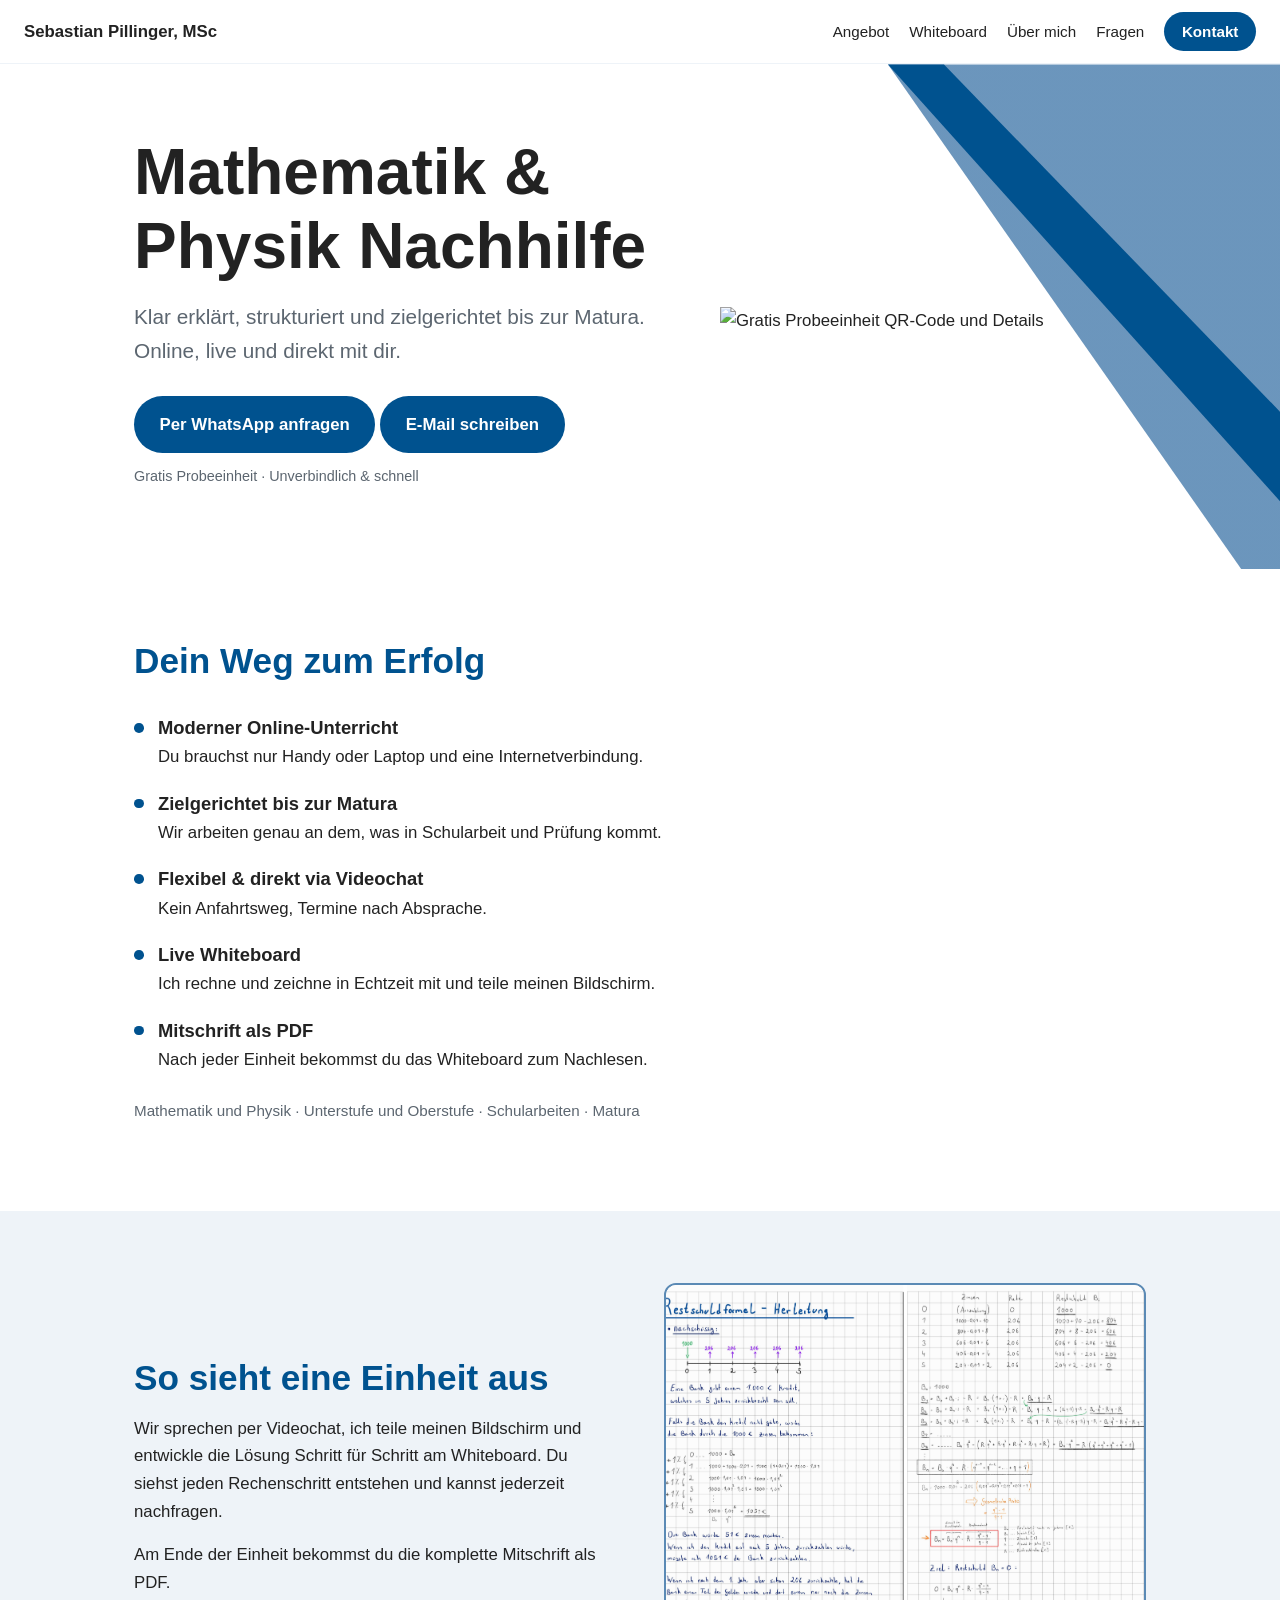
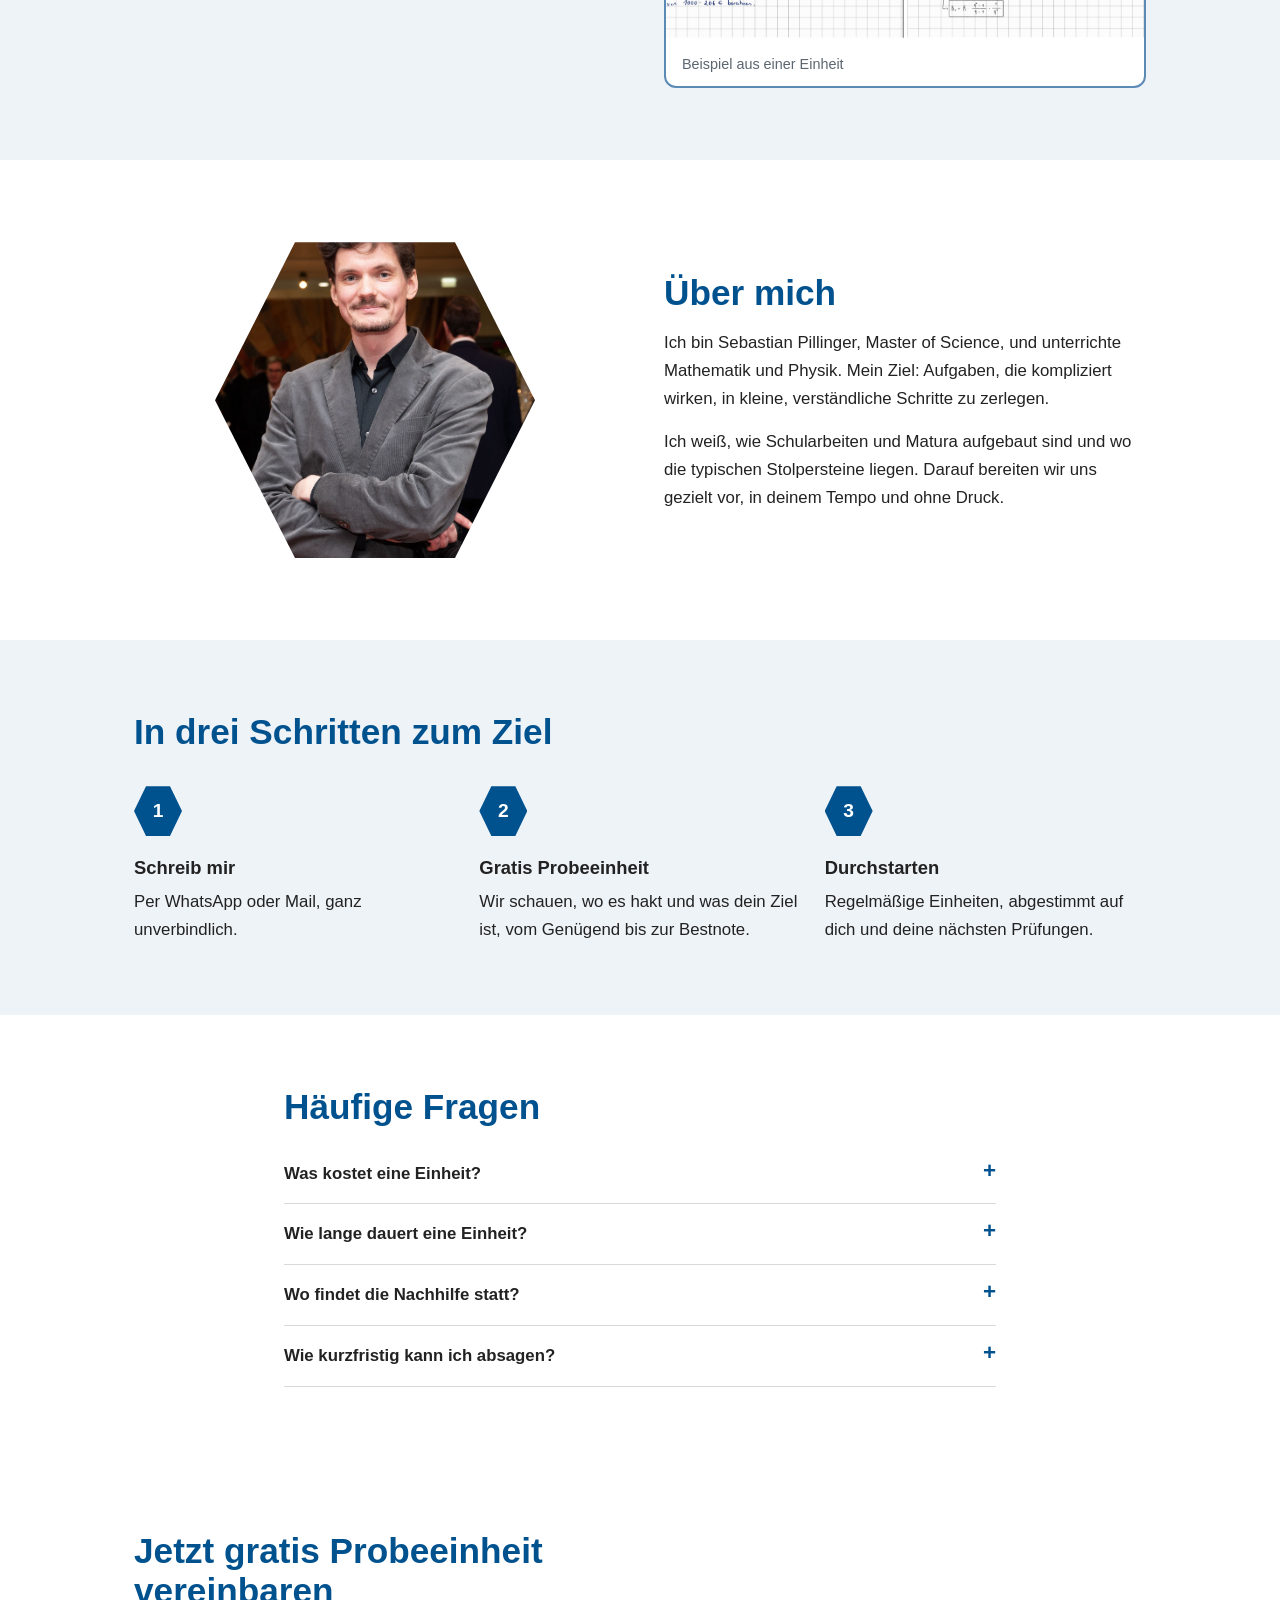
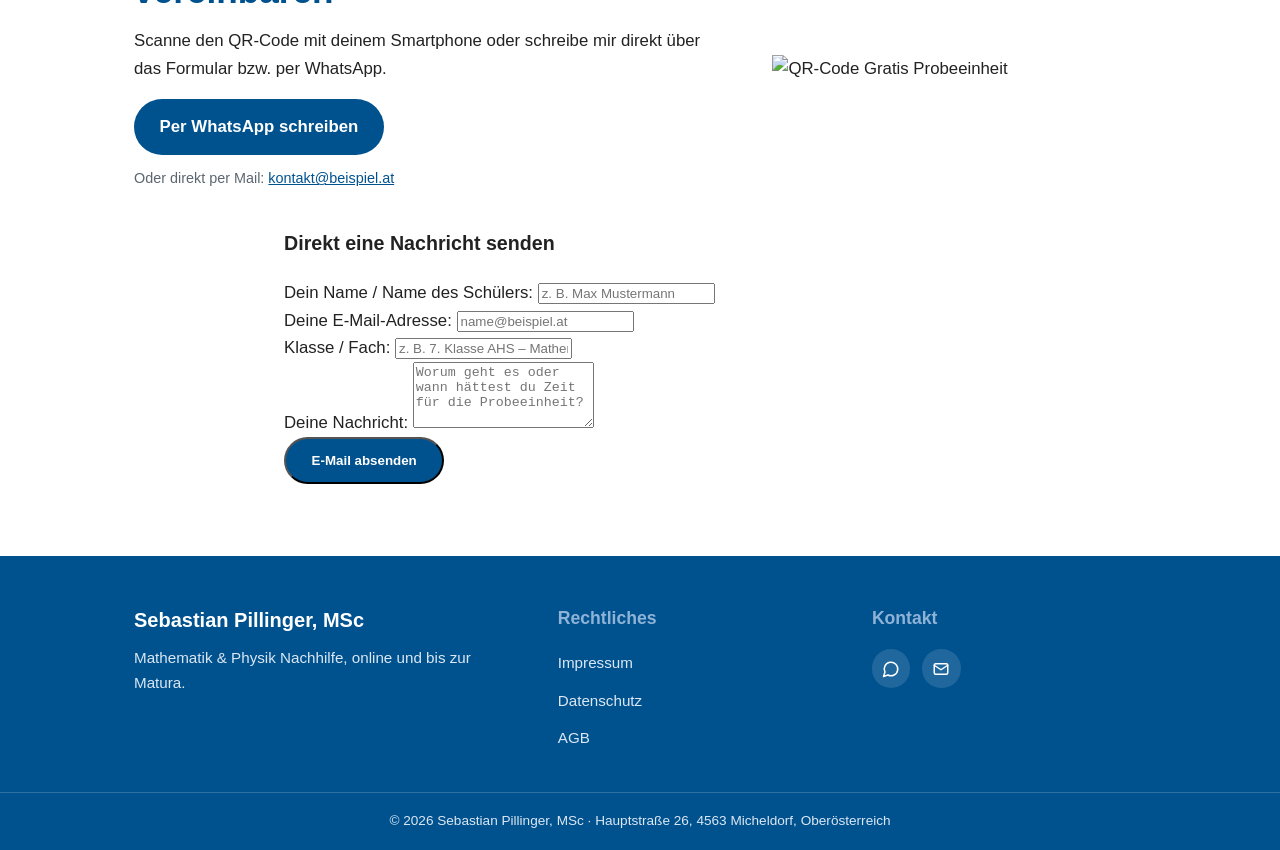
==== index.html @ 31d823b2 "Update contact section with new layout and features Replaced the old contact section with a new one " ====
<!DOCTYPE html>
<html lang="de">
<head>
  <meta charset="UTF-8">
  <meta name="viewport" content="width=device-width, initial-scale=1">
  <title>Mathematik &amp; Physik Nachhilfe – Sebastian Pillinger, MSc</title>
  <meta name="description" content="Online-Nachhilfe in Mathematik und Physik bis zur Matura. Live per Videochat und Whiteboard. Jetzt gratis Probeeinheit vereinbaren.">
  <link rel="stylesheet" href="style.css">
</head>
<body>

<header class="topbar">
  <a class="brand" href="#top">Sebastian Pillinger, MSc</a>
  <nav aria-label="Hauptmenü">
    <a href="#angebot">Angebot</a>
    <a href="#whiteboard">Whiteboard</a>
    <a href="#ueber-mich">Über mich</a>
    <a href="#faq">Fragen</a>
    <a class="btn btn-small" href="#kontakt">Kontakt</a>
  </nav>
</header>

<main id="top">

<!-- ========================================================= -->
<!-- 1. HERO-SEKTION (Oben in index.html)                      -->
<!-- ========================================================= -->
<section class="hero">
  <div class="wrap hero-grid">
    <div>
      <h1>Mathematik &amp; Physik Nachhilfe</h1>
      <p class="lead">Klar erklärt, strukturiert und zielgerichtet bis zur Matura. Online, live und direkt mit dir.</p>
      
      <!-- CTA Buttons: WhatsApp + E-Mail Formular -->
      <div class="hero-buttons">
        <a class="btn" href="https://wa.me/43XXXXXXXXXX" target="_blank" rel="noopener">Per WhatsApp anfragen</a>
        <a class="btn btn-secondary" href="#kontaktformular">E-Mail schreiben</a>
      </div>
      <p class="hint">Gratis Probeeinheit &middot; Unverbindlich &amp; schnell</p>
    </div>

    <!-- Bild NH_GratisProbeeinheit.png oben rechts / im Hero -->
    <div class="hero-image-wrap">
      <img src="NH_GratisProbeeinheit.png" alt="Gratis Probeeinheit QR-Code und Details" class="hero-qr-img">
    </div>
  </div>
</section>

  <!-- Angebot -->
  <section id="angebot" class="section">
    <div class="wrap">
      <h2>Dein Weg zum Erfolg</h2>
      <ul class="features">
        <li><strong>Moderner Online-Unterricht</strong> Du brauchst nur Handy oder Laptop und eine Internetverbindung.</li>
        <li><strong>Zielgerichtet bis zur Matura</strong> Wir arbeiten genau an dem, was in Schularbeit und Prüfung kommt.</li>
        <li><strong>Flexibel &amp; direkt via Videochat</strong> Kein Anfahrtsweg, Termine nach Absprache.</li>
        <li><strong>Live Whiteboard</strong> Ich rechne und zeichne in Echtzeit mit und teile meinen Bildschirm.</li>
        <li><strong>Mitschrift als PDF</strong> Nach jeder Einheit bekommst du das Whiteboard zum Nachlesen.</li>
      </ul>
      <p class="subjects">Mathematik und Physik &middot; Unterstufe und Oberstufe &middot; Schularbeiten &middot; Matura</p>
    </div>
  </section>

  <!-- Whiteboard -->
  <section id="whiteboard" class="section tint">
    <div class="wrap split">
      <div>
        <h2>So sieht eine Einheit aus</h2>
        <p>Wir sprechen per Videochat, ich teile meinen Bildschirm und entwickle die Lösung Schritt für Schritt am Whiteboard. Du siehst jeden Rechenschritt entstehen und kannst jederzeit nachfragen.</p>
        <p>Am Ende der Einheit bekommst du die komplette Mitschrift als PDF.</p>
      </div>
      <figure class="board">
        <img src="bilder/Whiteboard-Beispiel.jpg" alt="Beispiel eines Whiteboards aus einer Nachhilfeeinheit">
        <figcaption>Beispiel aus einer Einheit</figcaption>
      </figure>
    </div>
  </section>

  <!-- Über mich -->
  <section id="ueber-mich" class="section">
    <div class="wrap split">
      <div class="hex hex-photo small">
        <img src="bilder/Portrait-1.jpg" alt="Porträt von Sebastian Pillinger">
      </div>
      <div>
        <h2>Über mich</h2>
        <p>Ich bin Sebastian Pillinger, Master of Science, und unterrichte Mathematik und Physik. Mein Ziel: Aufgaben, die kompliziert wirken, in kleine, verständliche Schritte zu zerlegen.</p>
        <p>Ich weiß, wie Schularbeiten und Matura aufgebaut sind und wo die typischen Stolpersteine liegen. Darauf bereiten wir uns gezielt vor, in deinem Tempo und ohne Druck.</p>
      </div>
    </div>
  </section>

  <!-- Ablauf -->
  <section class="section tint">
    <div class="wrap">
      <h2>In drei Schritten zum Ziel</h2>
      <ol class="steps">
        <li><strong>Schreib mir</strong> Per WhatsApp oder Mail, ganz unverbindlich.</li>
        <li><strong>Gratis Probeeinheit</strong> Wir schauen, wo es hakt und was dein Ziel ist, vom Genügend bis zur Bestnote.</li>
        <li><strong>Durchstarten</strong> Regelmäßige Einheiten, abgestimmt auf dich und deine nächsten Prüfungen.</li>
      </ol>
    </div>
  </section>

  <!-- FAQ -->
  <section id="faq" class="section">
    <div class="wrap narrow">
      <h2>Häufige Fragen</h2>
      <details>
        <summary>Was kostet eine Einheit?</summary>
        <p>[Preis eintragen] pro Einheit. Die erste Probeeinheit ist gratis.</p>
      </details>
      <details>
        <summary>Wie lange dauert eine Einheit?</summary>
        <p>[Dauer eintragen, z. B. 60 Minuten]</p>
      </details>
      <details>
        <summary>Wo findet die Nachhilfe statt?</summary>
        <p>Online per Videochat mit Bildschirmteilen. Du brauchst nur WhatsApp und ein Gerät mit Internet.</p>
      </details>
      <details>
        <summary>Wie kurzfristig kann ich absagen?</summary>
        <p>[Regelung eintragen, z. B. bis 24 Stunden vorher kostenlos]</p>
      </details>
    </div>
  </section>

<!-- ========================================================= -->
<!-- 2. KONTAKT- / FORMULAR-SEKTION (Ersetzt die alte Kontakt) -->
<!-- ========================================================= -->
<section id="kontakt" class="section contact">
  <div class="wrap contact-grid">
    <div>
      <h2>Jetzt gratis Probeeinheit vereinbaren</h2>
      <p>Scanne den QR-Code mit deinem Smartphone oder schreibe mir direkt über das Formular bzw. per WhatsApp.</p>
      <a class="btn btn-whatsapp" href="https://wa.me/43XXXXXXXXXX" target="_blank" rel="noopener">
        Per WhatsApp schreiben
      </a>
      <p class="hint">Oder direkt per Mail: <a href="mailto:kontakt@beispiel.at">kontakt@beispiel.at</a></p>
    </div>

    <!-- Bild / QR-Code Anzeige -->
    <div class="qr-box">
      <img class="qr" src="NH_GratisProbeeinheit.png" alt="QR-Code Gratis Probeeinheit" width="280">
    </div>
  </div>

  <!-- Integriertes E-Mail Formular -->
  <div id="kontaktformular" class="wrap narrow form-container">
    <h3>Direkt eine Nachricht senden</h3>
    <form action="mailto:kontakt@beispiel.at" method="post" enctype="text/plain" class="contact-form">
      <div class="form-group">
        <label for="name">Dein Name / Name des Schülers:</label>
        <input type="text" id="name" name="Name" required placeholder="z. B. Max Mustermann">
      </div>
      
      <div class="form-group">
        <label for="email">Deine E-Mail-Adresse:</label>
        <input type="email" id="email" name="E-Mail" required placeholder="name@beispiel.at">
      </div>

      <div class="form-group">
        <label for="fach">Klasse / Fach:</label>
        <input type="text" id="fach" name="Fach_Klasse" placeholder="z. B. 7. Klasse AHS – Mathematik">
      </div>

      <div class="form-group">
        <label for="message">Deine Nachricht:</label>
        <textarea id="message" name="Nachricht" rows="4" required placeholder="Worum geht es oder wann hättest du Zeit für die Probeeinheit?"></textarea>
      </div>

      <button type="submit" class="btn btn-full">E-Mail absenden</button>
    </form>
  </div>
</section>

</main>

<footer class="footer">
  <div class="wrap footer-grid">
    <div>
      <p class="footer-brand">Sebastian Pillinger, MSc</p>
      <p class="footer-text">Mathematik &amp; Physik Nachhilfe, online und bis zur Matura.</p>
    </div>
    <div>
      <h3>Rechtliches</h3>
      <ul>
        <li><a href="impressum.html">Impressum</a></li>
        <li><a href="datenschutz.html">Datenschutz</a></li>
        <li><a href="agb.html">AGB</a></li>
      </ul>
    </div>
    <div>
      <h3>Kontakt</h3>
      <div class="social">
        <a href="https://wa.me/43XXXXXXXXXX" rel="noopener" aria-label="WhatsApp">
          <svg viewBox="0 0 24 24" width="18" height="18" fill="none" stroke="currentColor" stroke-width="2" stroke-linecap="round" stroke-linejoin="round" aria-hidden="true"><path d="M7.9 20A9 9 0 1 0 4 16.1L2 22Z"/></svg>
        </a>
        <a href="mailto:nachhilfe@sebastian-pillinger.at" aria-label="E-Mail">
          <svg viewBox="0 0 24 24" width="18" height="18" fill="none" stroke="currentColor" stroke-width="2" stroke-linecap="round" stroke-linejoin="round" aria-hidden="true"><rect x="3" y="5" width="18" height="14" rx="2"/><path d="m3 7 9 6 9-6"/></svg>
        </a>
      </div>
    </div>
  </div>
  <div class="footer-bottom">
    <p>&copy; 2026 Sebastian Pillinger, MSc &middot; Hauptstraße 26, 4563 Micheldorf, Ober&ouml;sterreich</p>
  </div>
</footer>

</body>
</html>
---- style.css ----
/* Farben aus dem Flyer */
:root {
  --blue-deep: #00528f;
  --blue-mid: #5b8ab5;
  --blue-arrow: #254f7e;
  --blue-tint: #eef3f8;
  --grey-hex: #d9d9d9;
  --text: #222222;
  --muted: #5c6670;
  --white: #ffffff;
  --font: "Open Sans", "Segoe UI", Helvetica, Arial, sans-serif;
  --hex: polygon(25% 3%, 75% 3%, 100% 50%, 75% 97%, 25% 97%, 0 50%);
}

*, *::before, *::after { box-sizing: border-box; }
html { scroll-behavior: smooth; }
body {
  margin: 0;
  font-family: var(--font);
  color: var(--text);
  background: var(--white);
  line-height: 1.65;
  font-size: 1.05rem;
}
img { max-width: 100%; display: block; }
a { color: var(--blue-deep); }
:focus-visible { outline: 3px solid var(--blue-mid); outline-offset: 3px; }

.wrap { max-width: 1060px; margin: 0 auto; padding: 0 1.5rem; }
.narrow { max-width: 760px; }

h1, h2 { line-height: 1.15; margin: 0 0 1rem; font-weight: 800; }
h1 { font-size: clamp(2.4rem, 6vw, 4rem); }
h2 { font-size: clamp(1.6rem, 3.5vw, 2.2rem); color: var(--blue-deep); }
p { margin: 0 0 1rem; max-width: 62ch; }

/* Kopfzeile */
.topbar {
  position: sticky; top: 0; z-index: 10;
  display: flex; justify-content: space-between; align-items: center; gap: 1rem;
  padding: .75rem 1.5rem;
  background: rgba(255,255,255,.95);
  border-bottom: 1px solid var(--blue-tint);
}
.brand { font-weight: 700; text-decoration: none; color: var(--text); }
.topbar nav { display: flex; align-items: center; gap: 1.25rem; }
.topbar nav a:not(.btn) { text-decoration: none; color: var(--text); font-size: .95rem; }
.topbar nav a:not(.btn):hover { color: var(--blue-deep); }

/* Buttons */
.btn {
  display: inline-block;
  background: var(--blue-deep); color: var(--white);
  padding: .9rem 1.6rem; border-radius: 999px;
  font-weight: 700; text-decoration: none;
  transition: background .2s;
}
.btn:hover { background: var(--blue-arrow); }
.btn-small { padding: .45rem 1.1rem; font-size: .95rem; }
.hint { color: var(--muted); font-size: .9rem; margin-top: .75rem; }

/* Einstieg: blaues Dreieck oben rechts wie im Flyer */
.hero { position: relative; overflow: hidden; padding: 4.5rem 0 4rem; }
.hero::before {
  content: ""; position: absolute; top: 0; right: 0;
  width: min(48vw, 560px); aspect-ratio: 1;
  background: linear-gradient(var(--blue-mid), var(--blue-mid));
  clip-path: polygon(30% 0, 100% 0, 100% 100%);
  opacity: .9; z-index: 0;
}
.hero::after {
  content: ""; position: absolute; top: 0; right: 0;
  width: min(48vw, 560px); aspect-ratio: 1;
  background: var(--blue-deep);
  clip-path: polygon(30% 0, 40% 0, 100% 62%, 100% 78%);
  z-index: 0;
}
.hero-grid {
  position: relative; z-index: 1;
  display: grid; grid-template-columns: 1.3fr 1fr; gap: 2rem; align-items: center;
}
.lead { font-size: 1.3rem; color: var(--muted); margin-bottom: 1.75rem; }

/* Sechseck-Bilder */
.hex {
  clip-path: var(--hex);
  background: var(--blue-tint);
  aspect-ratio: 1 / 1.05;
  width: 100%; max-width: 380px; justify-self: center;
}
.hex img { width: 100%; height: 100%; object-fit: cover; }
.hex.small { max-width: 320px; }

/* Abschnitte */
.section { padding: 4.5rem 0; }
.tint { background: var(--blue-tint); }

.features { list-style: none; padding: 0; margin: 2rem 0 1.5rem; display: grid; gap: 1.1rem; }
.features li {
  padding-left: 1.5rem; position: relative; max-width: 62ch;
}
.features li::before {
  content: ""; position: absolute; left: 0; top: .6em;
  width: .6rem; height: .6rem; background: var(--blue-deep); border-radius: 50%;
}
.features strong { display: block; font-size: 1.15rem; }
.subjects { color: var(--muted); font-size: .95rem; }

.split { display: grid; grid-template-columns: 1fr 1fr; gap: 3rem; align-items: center; }

.board {
  margin: 0; background: var(--white);
  border: 2px solid var(--blue-mid); border-radius: 12px; overflow: hidden;
}
.board img { width: 100%; aspect-ratio: 4 / 3; object-fit: cover; background: var(--blue-tint); }
.board figcaption { padding: .6rem 1rem; font-size: .9rem; color: var(--muted); }

/* Ablauf */
.steps { list-style: none; counter-reset: step; padding: 0; margin: 2rem 0 0;
  display: grid; grid-template-columns: repeat(3, 1fr); gap: 1.5rem; }
.steps li { counter-increment: step; }
.steps li::before {
  content: counter(step);
  display: grid; place-items: center;
  width: 3rem; height: 3.3rem; margin-bottom: 1rem;
  background: var(--blue-deep); color: var(--white); font-weight: 800; font-size: 1.2rem;
  clip-path: var(--hex);
}
.steps strong { display: block; font-size: 1.15rem; margin-bottom: .25rem; }

/* FAQ */
details { border-bottom: 1px solid var(--grey-hex); padding: 1rem 0; }
summary { cursor: pointer; font-weight: 700; list-style: none; display: flex; justify-content: space-between; gap: 1rem; }
summary::-webkit-details-marker { display: none; }
summary::after { content: "+"; color: var(--blue-deep); font-size: 1.4rem; line-height: 1; }
details[open] summary::after { content: "–"; }
details p { margin: .75rem 0 0; color: var(--muted); }

/* Kontakt */
.contact-grid { display: grid; grid-template-columns: 1.5fr 1fr; gap: 3rem; align-items: center; }
.qr { background: var(--white); padding: .75rem; border-radius: 12px; justify-self: center; }

/* Fußzeile */
.footer { background: var(--blue-deep); color: #dbe7f3; }
.footer-grid { display: grid; grid-template-columns: 1.4fr 1fr 1fr; gap: 2.5rem; padding-top: 3rem; padding-bottom: 2.5rem; }
.footer-brand { font-size: 1.25rem; font-weight: 700; color: var(--white); margin: 0 0 .5rem; }
.footer-text { margin: 0; font-size: .95rem; }
.footer h3 { font-size: 1.1rem; margin: 0 0 1rem; color: #8fb3d6; }
.footer ul { list-style: none; margin: 0; padding: 0; display: grid; gap: .6rem; }
.footer a { color: #dbe7f3; text-decoration: none; font-size: .95rem; }
.footer a:hover { color: var(--white); text-decoration: underline; }
.social { display: flex; gap: .75rem; }
.social a {
  display: grid; place-items: center; width: 2.4rem; height: 2.4rem;
  border-radius: 50%; background: rgba(255,255,255,.12); color: var(--white);
  transition: background .2s;
}
.social a:hover { background: rgba(255,255,255,.25); text-decoration: none; }
.footer-bottom { border-top: 1px solid rgba(255,255,255,.18); padding: 1.1rem 1.5rem; text-align: center; font-size: .85rem; }
.footer-bottom p { margin: 0 auto; max-width: none; }

/* Mobil */
@media (max-width: 800px) {
  .topbar nav a:not(.btn) { display: none; }
  .hero { padding-top: 3rem; }
  .hero::before, .hero::after { width: 70vw; opacity: .5; }
  .hero-grid, .split, .contact-grid, .steps { grid-template-columns: 1fr; }
  .hex { max-width: 260px; }
  .section { padding: 3rem 0; }
  .footer-grid { grid-template-columns: 1fr; gap: 2rem; }
}

@media (prefers-reduced-motion: reduce) {
  html { scroll-behavior: auto; }
  .btn { transition: none; }
}
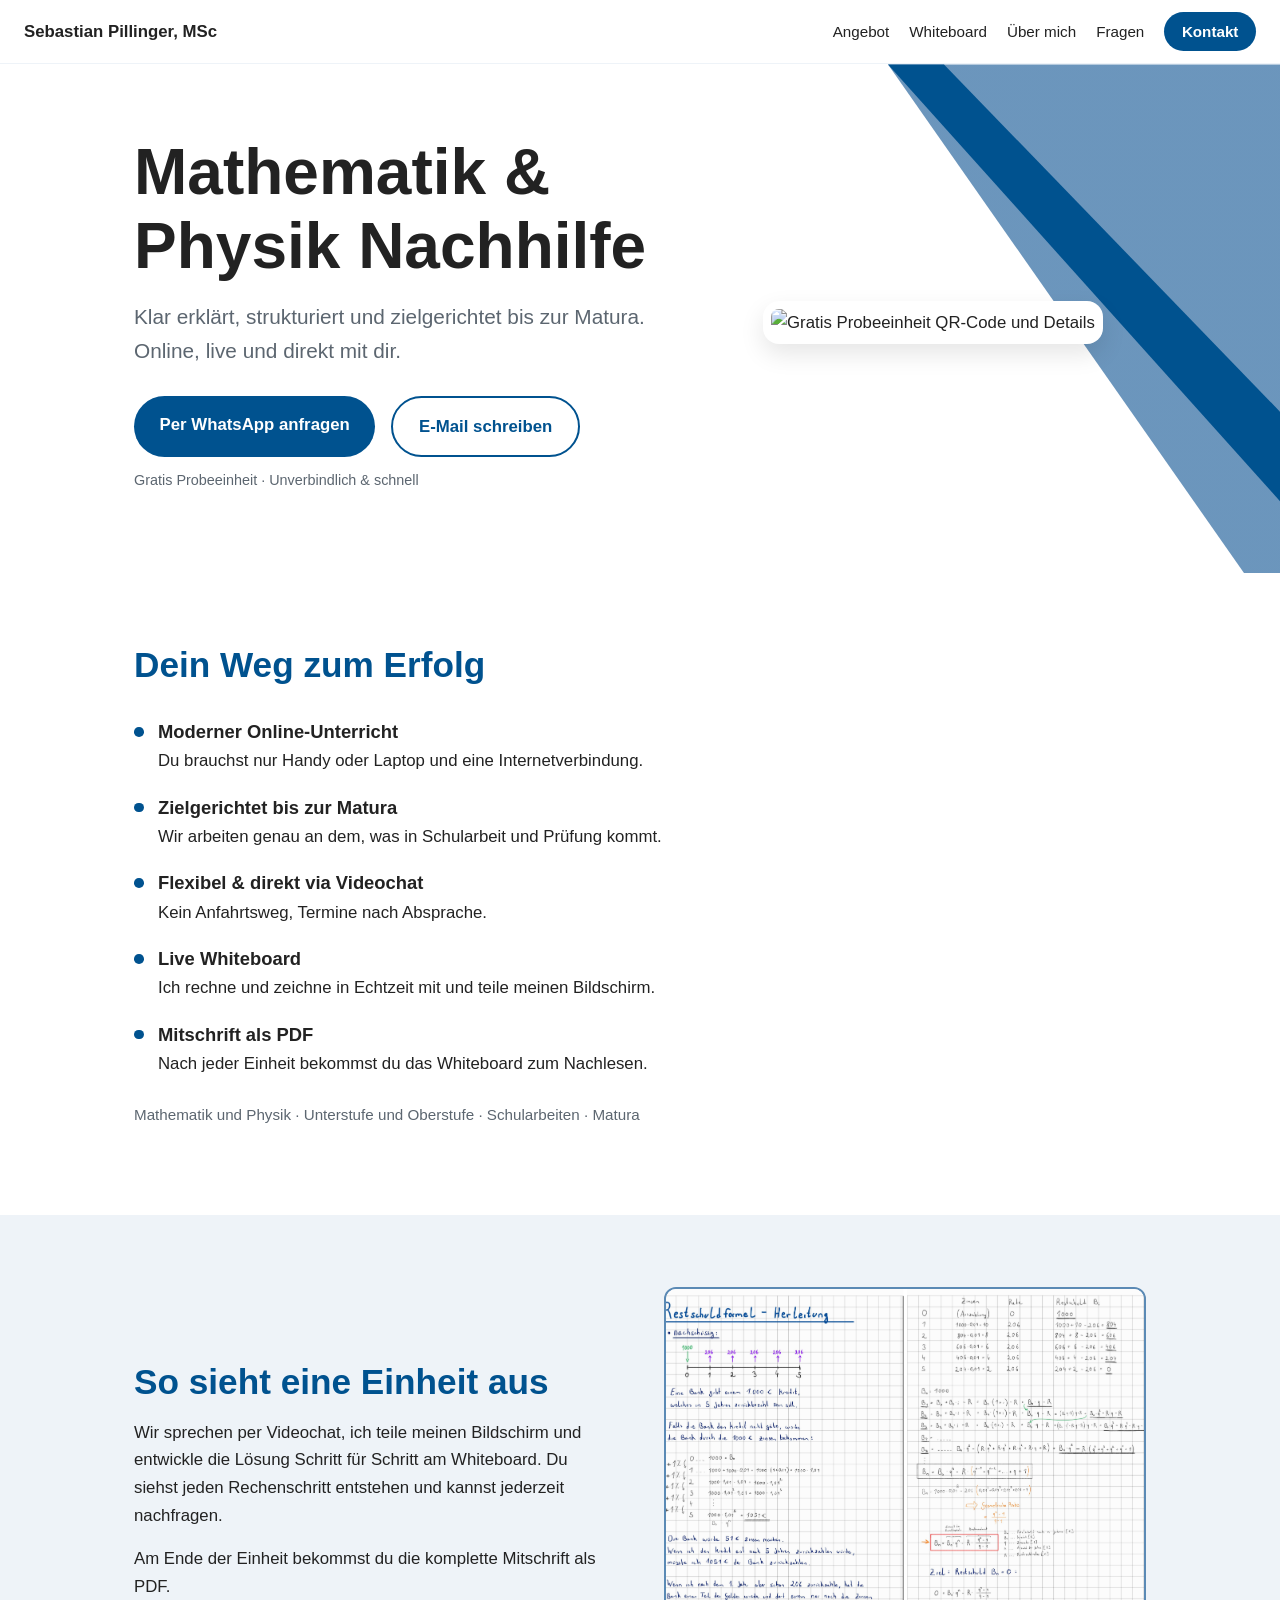
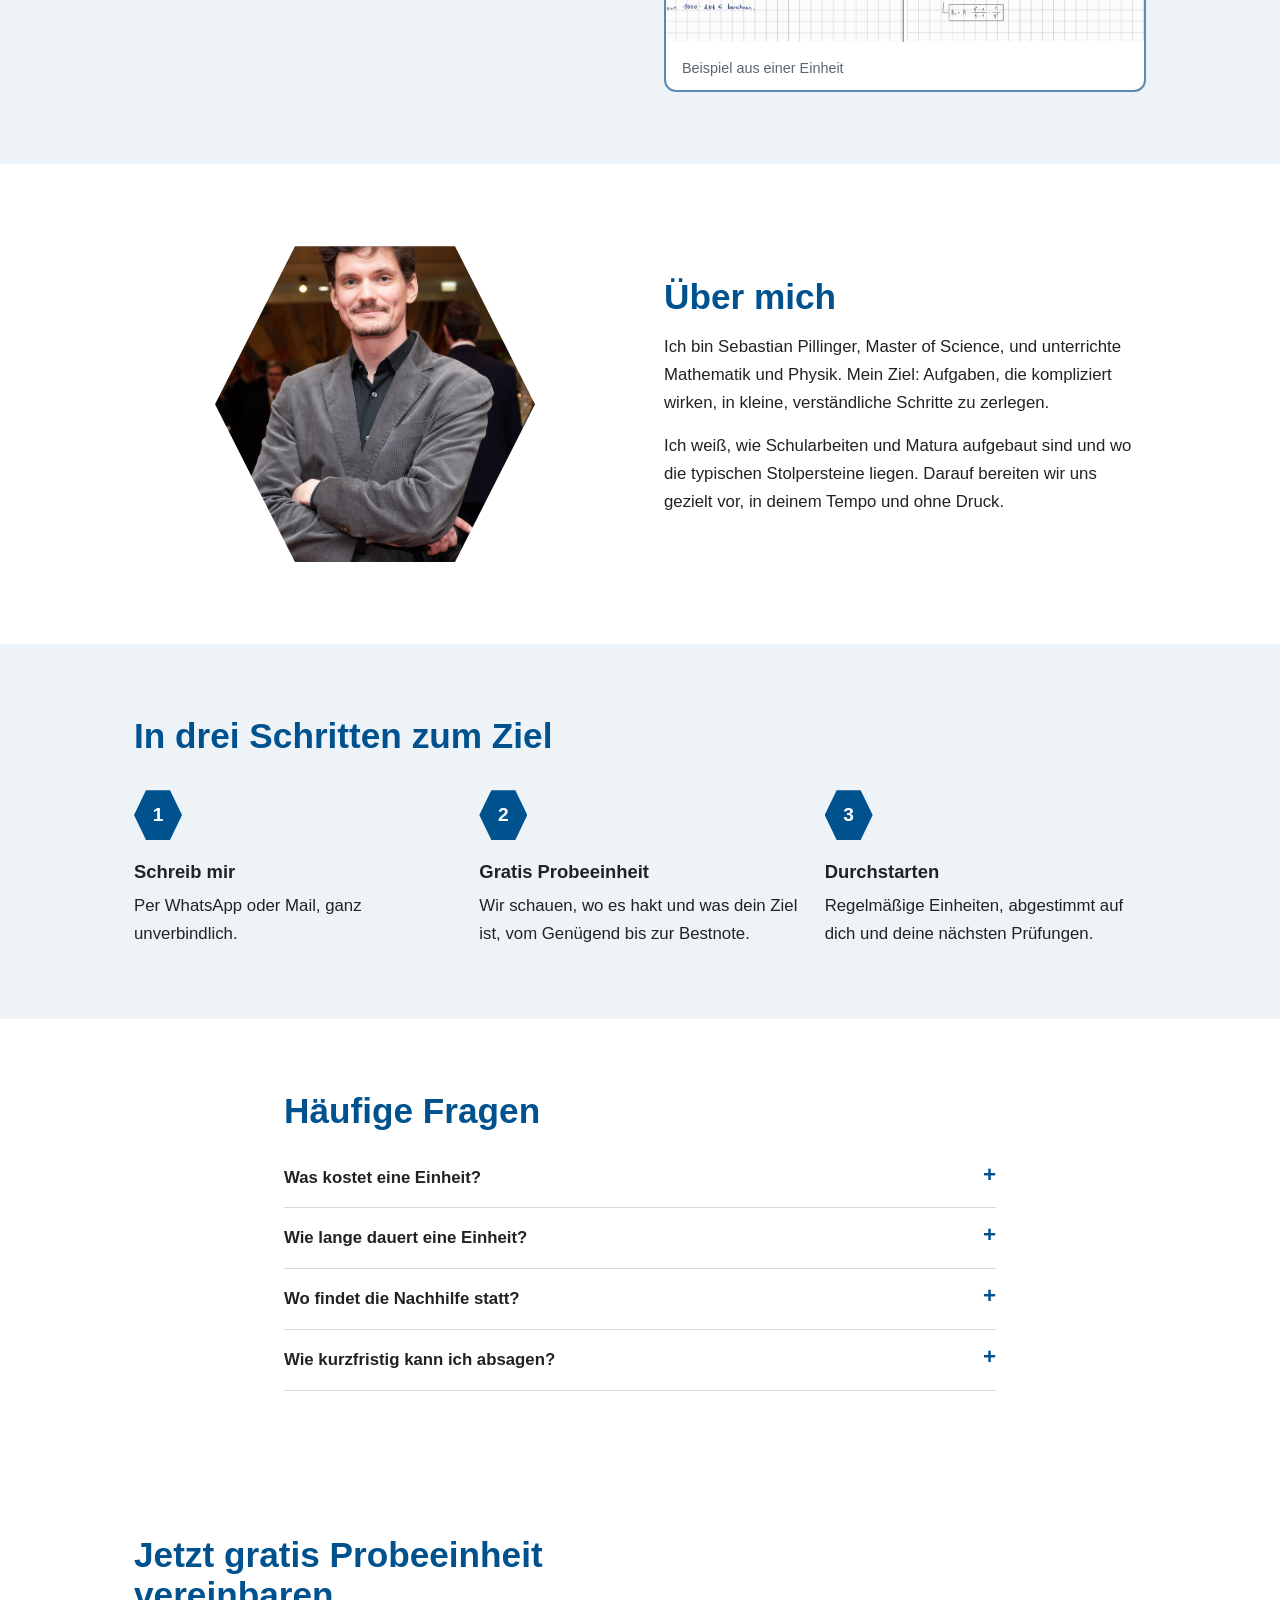
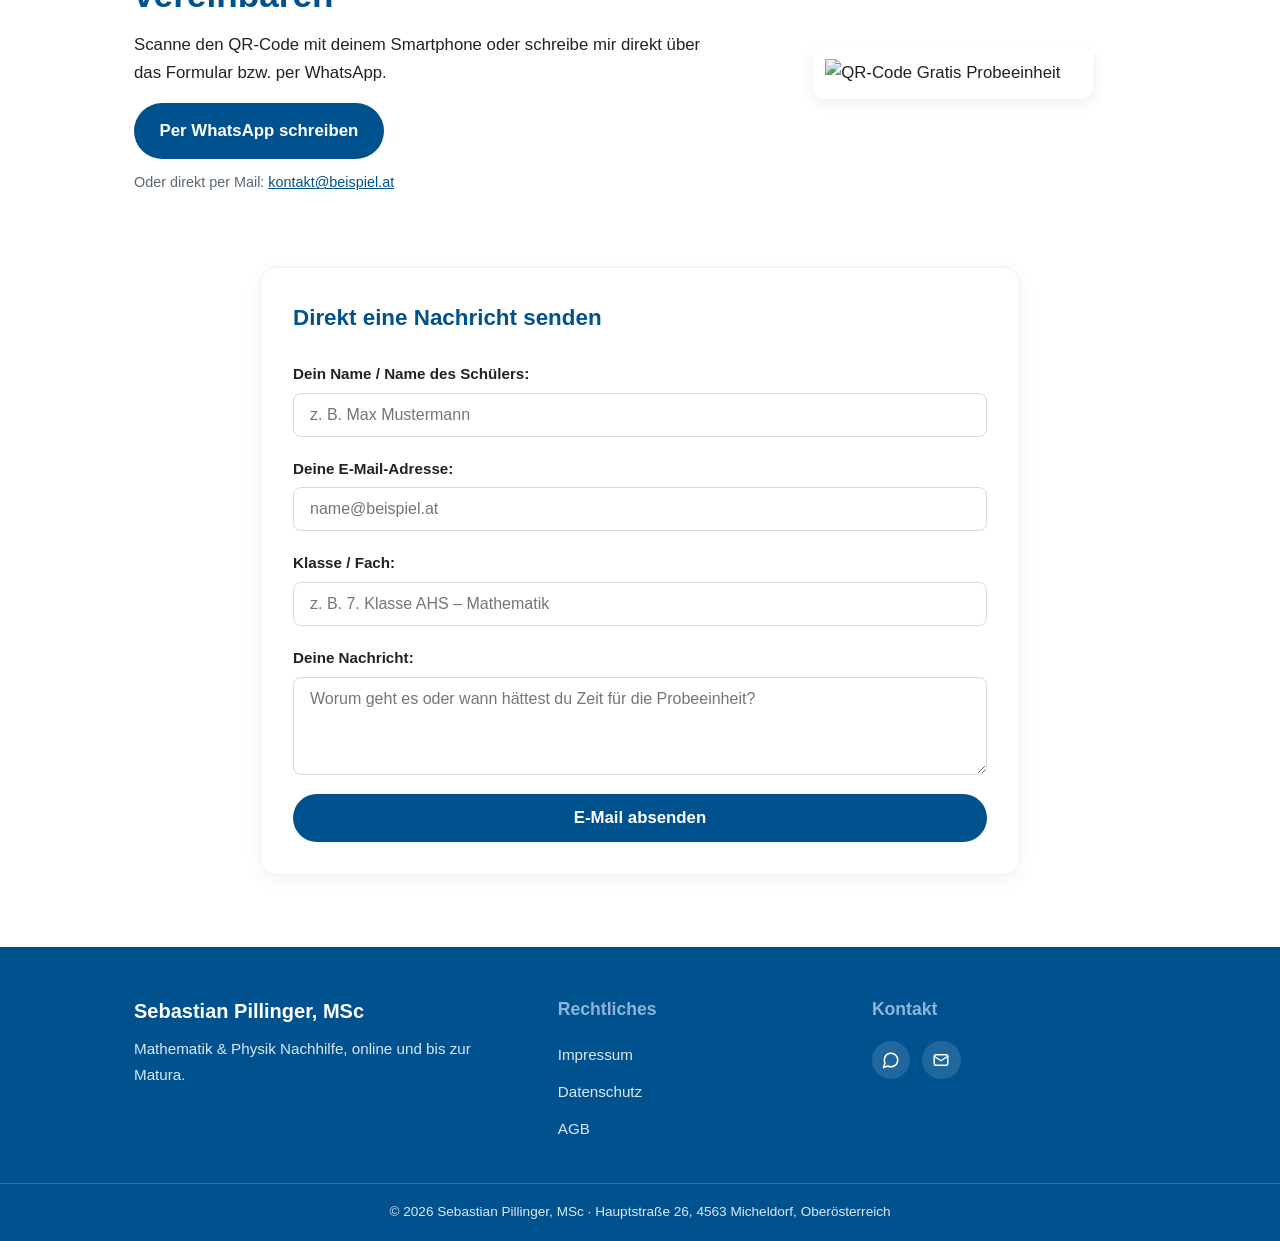
==== commit c25585af: "Update FAQ section with pricing and duration details" ====
--- a/index.html
+++ b/index.html
@@ -108,11 +108,11 @@
       <h2>Häufige Fragen</h2>
       <details>
         <summary>Was kostet eine Einheit?</summary>
-        <p>[Preis eintragen] pro Einheit. Die erste Probeeinheit ist gratis.</p>
+        <p>34 € pro Einheit. Im 10er Paket gibt es eine Einheit geschenkt. Die erste Probeeinheit ist gratis.</p>
       </details>
       <details>
         <summary>Wie lange dauert eine Einheit?</summary>
-        <p>[Dauer eintragen, z. B. 60 Minuten]</p>
+        <p>50 Minuten</p>
       </details>
       <details>
         <summary>Wo findet die Nachhilfe statt?</summary>
@@ -120,7 +120,7 @@
       </details>
       <details>
         <summary>Wie kurzfristig kann ich absagen?</summary>
-        <p>[Regelung eintragen, z. B. bis 24 Stunden vorher kostenlos]</p>
+        <p>Da immer etwas dazwischenkommen kann, kannst du bis eine Stunde vorher kostenlos stornieren</p>
       </details>
     </div>
   </section>
--- a/style.css
+++ b/style.css
@@ -174,3 +174,129 @@
   html { scroll-behavior: auto; }
   .btn { transition: none; }
 }
+
+/* ========================================================= */
+/* Ergänzungen für Hero-Bild, Buttons und Kontaktformular     */
+/* ========================================================= */
+
+/* Hero-Button Anordnung */
+.hero-buttons {
+  display: flex;
+  flex-wrap: wrap;
+  gap: 1rem;
+  margin-bottom: 0.5rem;
+}
+
+.btn-secondary {
+  background: transparent;
+  color: var(--blue-deep);
+  border: 2px solid var(--blue-deep);
+}
+
+.btn-secondary:hover {
+  background: var(--blue-deep);
+  color: var(--white);
+}
+
+/* Hero PNG Styling */
+.hero-image-wrap {
+  display: flex;
+  justify-content: center;
+  align-items: center;
+}
+
+.hero-qr-img {
+  max-width: 100%;
+  height: auto;
+  border-radius: 16px;
+  box-shadow: 0 10px 25px rgba(0, 0, 0, 0.1);
+  background: var(--white);
+  padding: 0.5rem;
+}
+
+/* Kontakt-Bereich mit QR-Box */
+.qr-box {
+  display: flex;
+  justify-content: center;
+}
+
+.qr-box img {
+  border-radius: 12px;
+  box-shadow: 0 4px 15px rgba(0, 0, 0, 0.08);
+}
+
+/* Formular Styling */
+.form-container {
+  margin-top: 3.5rem;
+  padding: 2rem;
+  background: var(--white);
+  border: 1px solid var(--blue-tint);
+  border-radius: 16px;
+  box-shadow: 0 4px 20px rgba(0, 0, 0, 0.05);
+}
+
+.form-container h3 {
+  margin-top: 0;
+  margin-bottom: 1.5rem;
+  color: var(--blue-deep);
+  font-size: 1.4rem;
+}
+
+.contact-form {
+  display: grid;
+  gap: 1.2rem;
+}
+
+.form-group {
+  display: flex;
+  flex-direction: column;
+  gap: 0.4rem;
+}
+
+.form-group label {
+  font-weight: 700;
+  font-size: 0.95rem;
+  color: var(--text);
+}
+
+.form-group input,
+.form-group textarea {
+  width: 100%;
+  padding: 0.75rem 1rem;
+  border: 1px solid var(--grey-hex);
+  border-radius: 8px;
+  font-family: inherit;
+  font-size: 1rem;
+  transition: border-color 0.2s, box-shadow 0.2s;
+}
+
+.form-group input:focus,
+.form-group textarea:focus {
+  outline: none;
+  border-color: var(--blue-deep);
+  box-shadow: 0 0 0 3px var(--blue-tint);
+}
+
+.btn-full {
+  width: 100%;
+  text-align: center;
+  border: none;
+  cursor: pointer;
+  font-size: 1.05rem;
+}
+
+/* Mobile Optimierungen */
+@media (max-width: 800px) {
+  .hero-buttons {
+    flex-direction: column;
+  }
+  
+  .hero-buttons .btn {
+    text-align: center;
+    width: 100%;
+  }
+
+  .form-container {
+    padding: 1.25rem;
+  }
+}
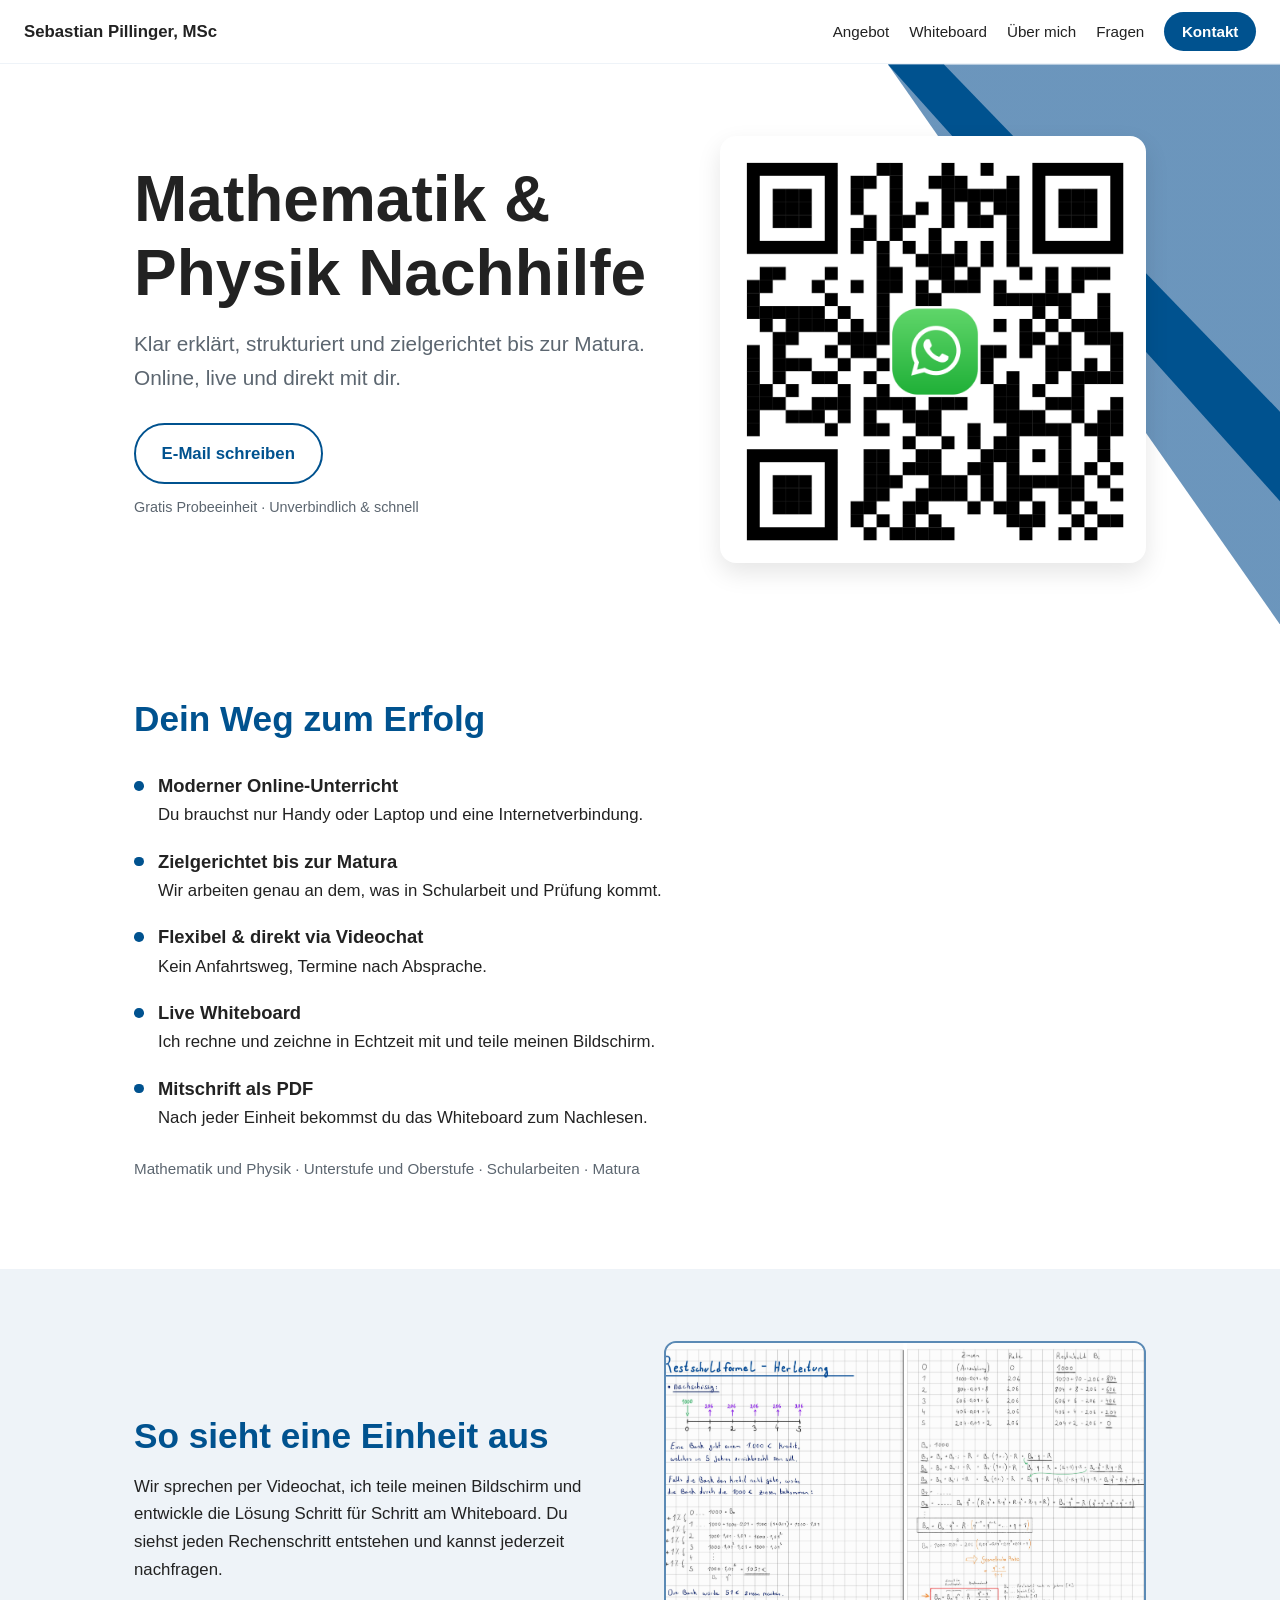
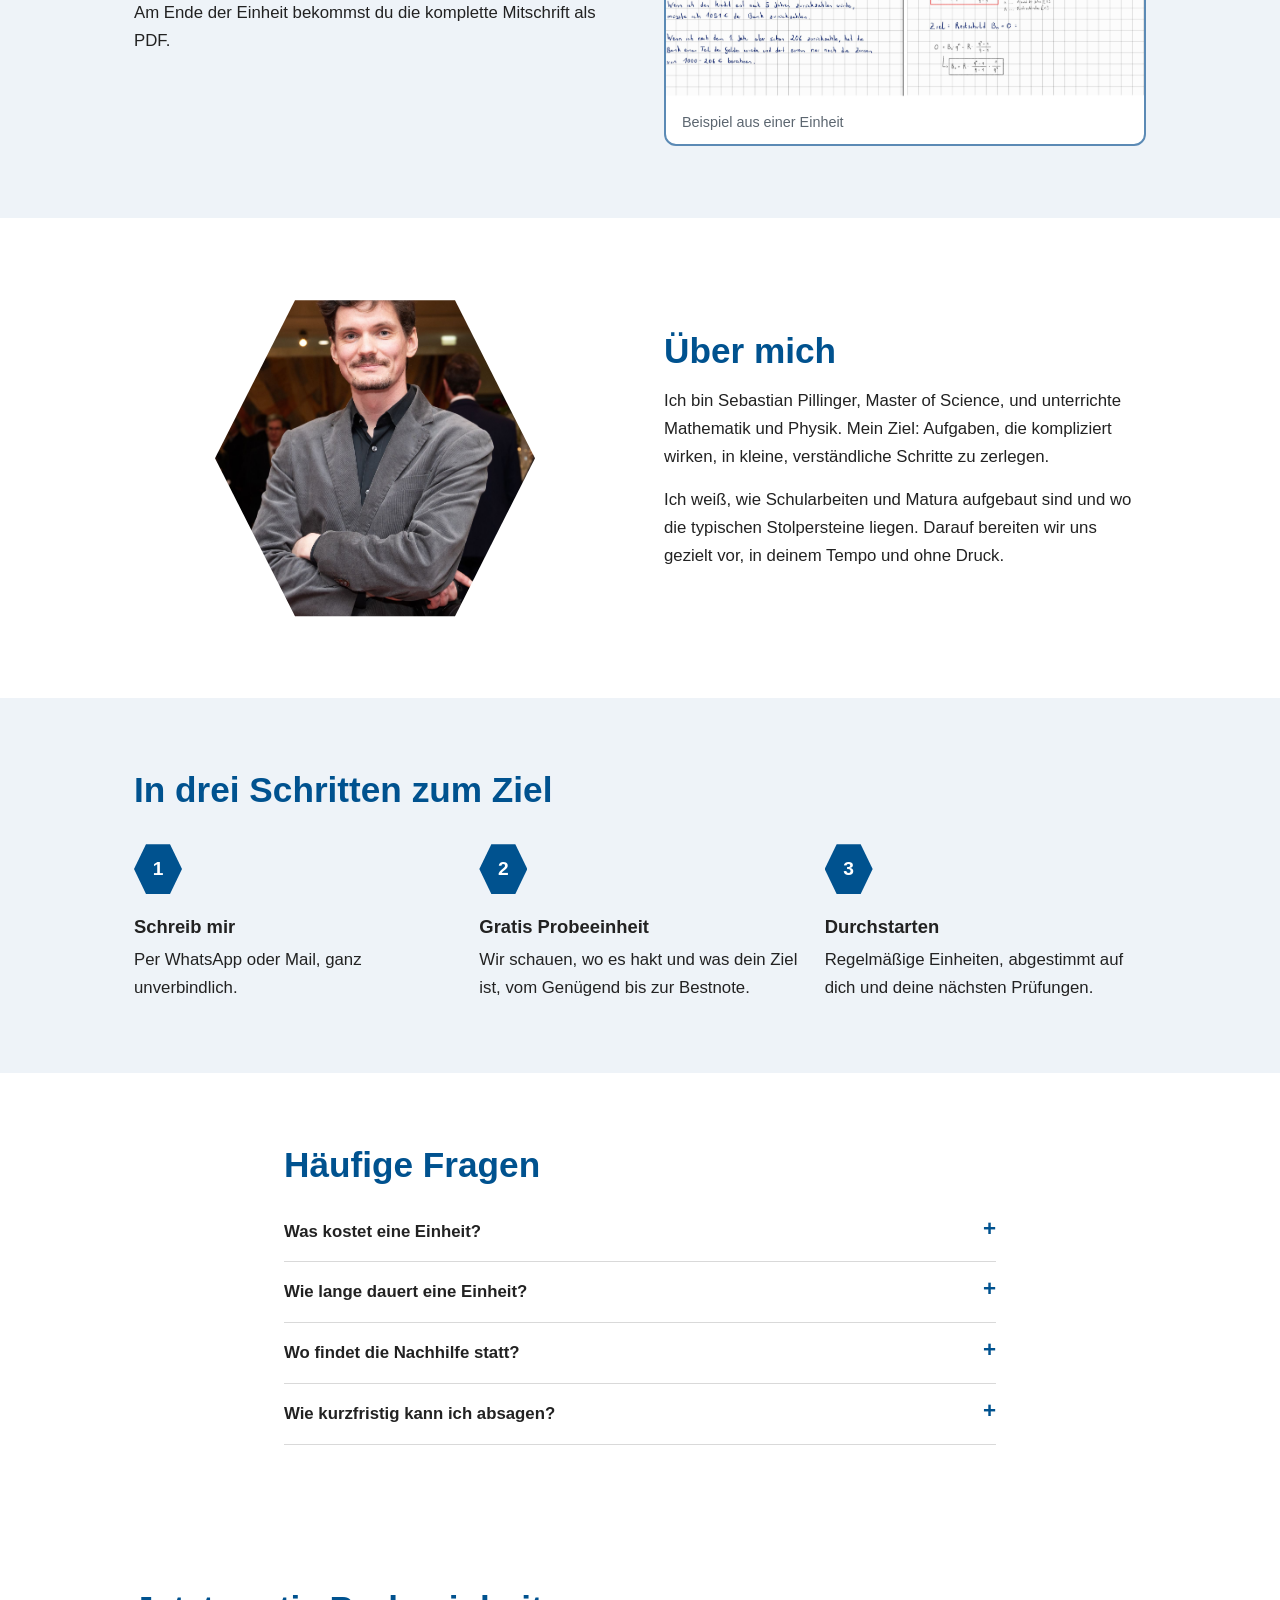
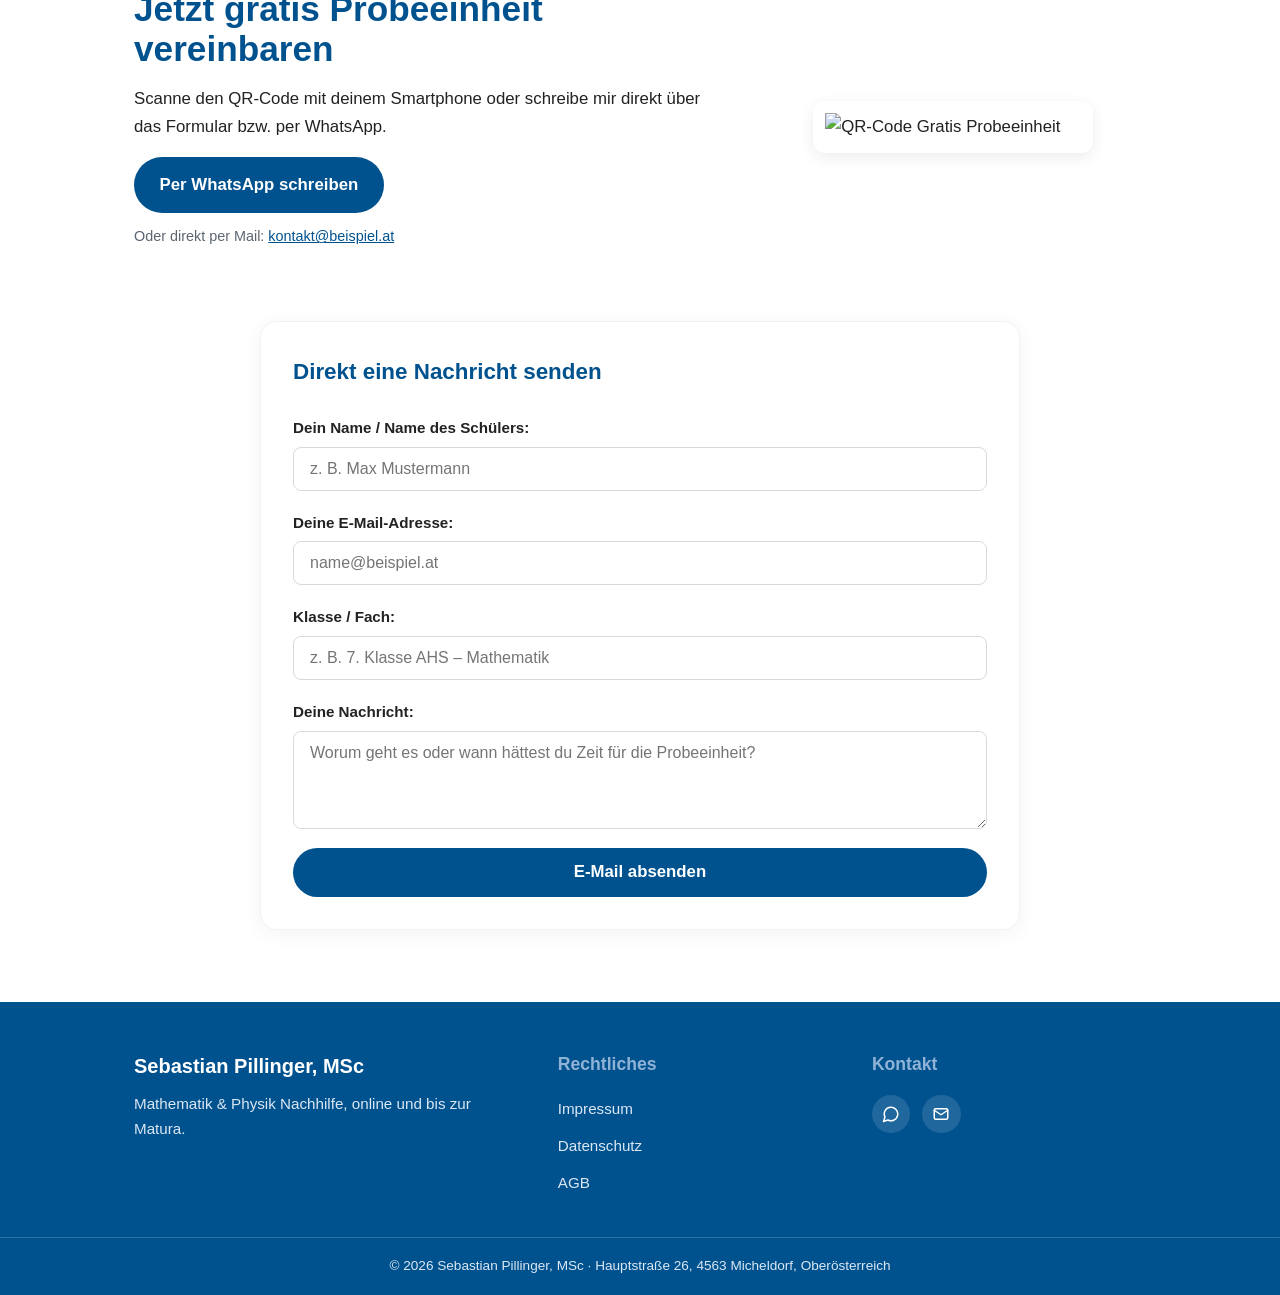
==== commit 8f183d8b: "Update image source and remove WhatsApp link" ====
--- a/index.html
+++ b/index.html
@@ -33,7 +33,6 @@
       
       <!-- CTA Buttons: WhatsApp + E-Mail Formular -->
       <div class="hero-buttons">
-        <a class="btn" href="https://wa.me/43XXXXXXXXXX" target="_blank" rel="noopener">Per WhatsApp anfragen</a>
         <a class="btn btn-secondary" href="#kontaktformular">E-Mail schreiben</a>
       </div>
       <p class="hint">Gratis Probeeinheit &middot; Unverbindlich &amp; schnell</p>
@@ -41,7 +40,7 @@
 
     <!-- Bild NH_GratisProbeeinheit.png oben rechts / im Hero -->
     <div class="hero-image-wrap">
-      <img src="NH_GratisProbeeinheit.png" alt="Gratis Probeeinheit QR-Code und Details" class="hero-qr-img">
+      <img src="bilder/NH_GratisProbeeinheit.png" alt="Gratis Probeeinheit QR-Code und Details" class="hero-qr-img">
     </div>
   </div>
 </section>
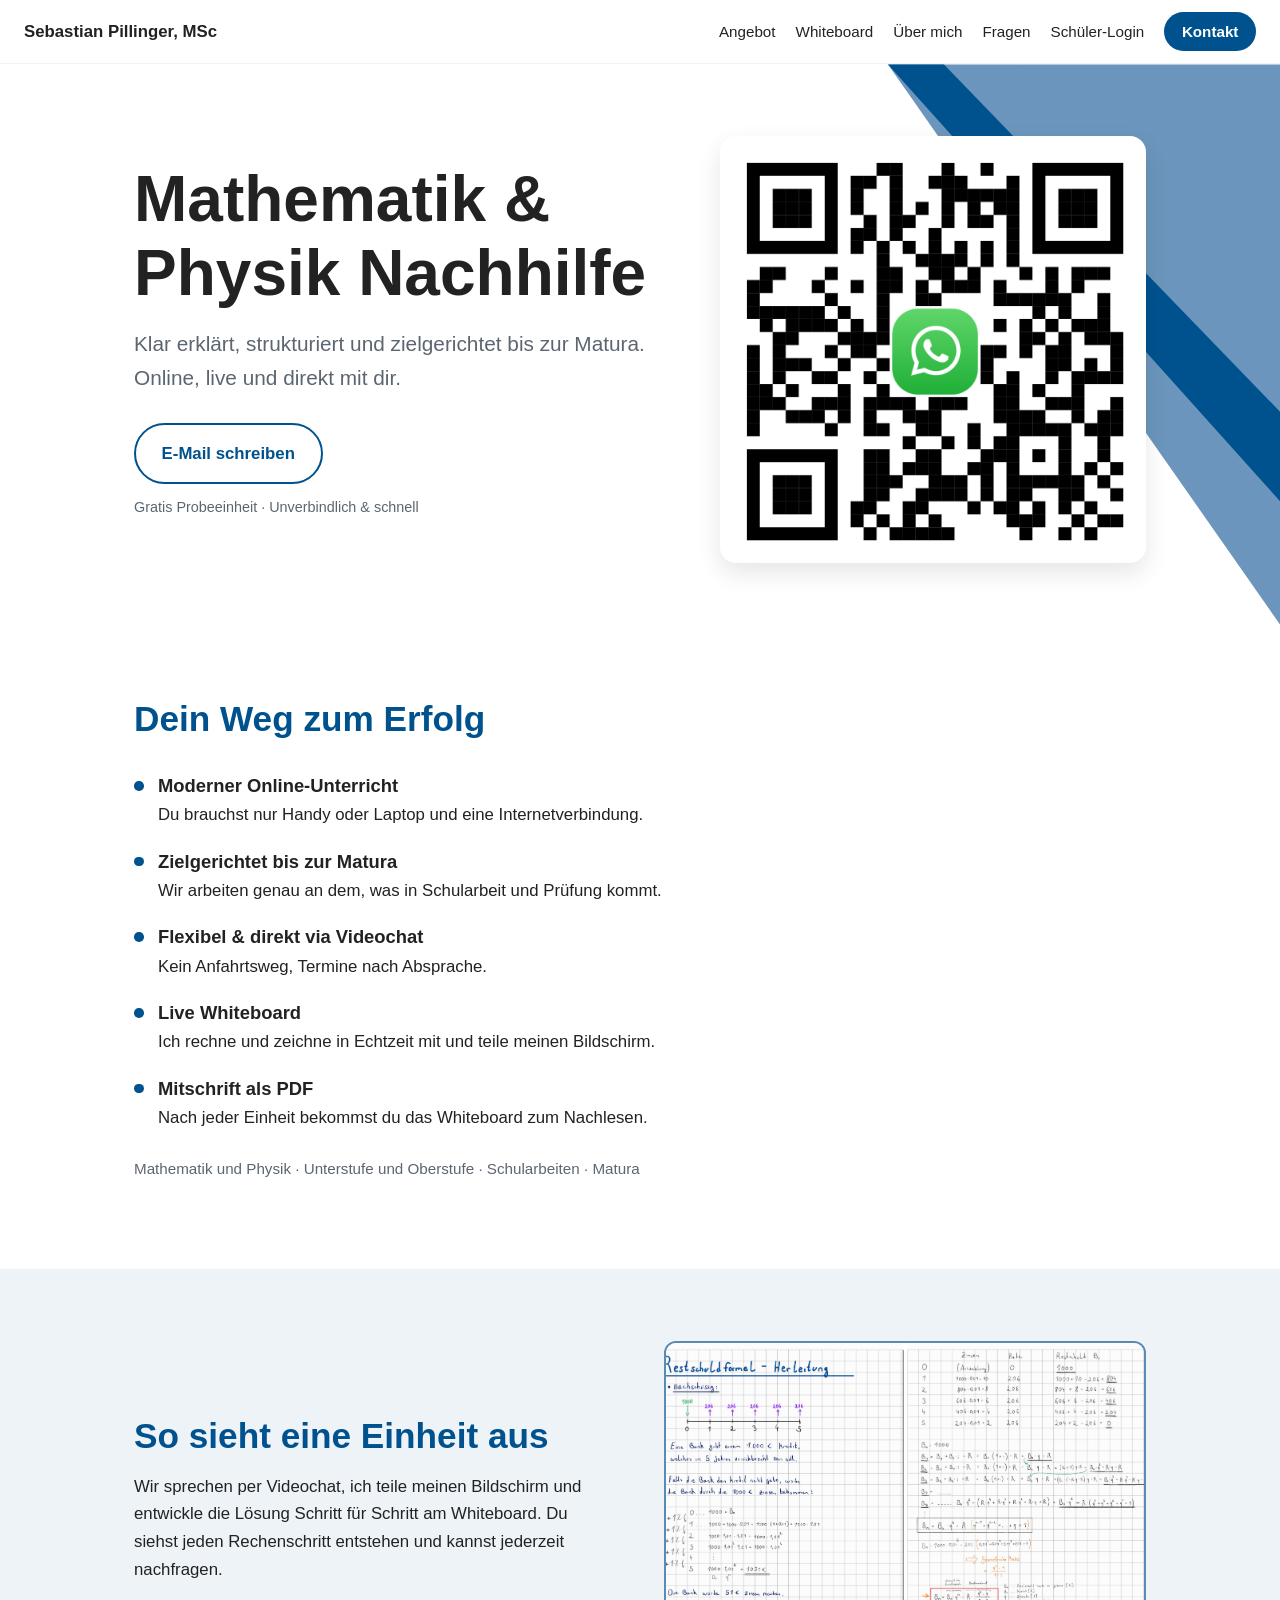
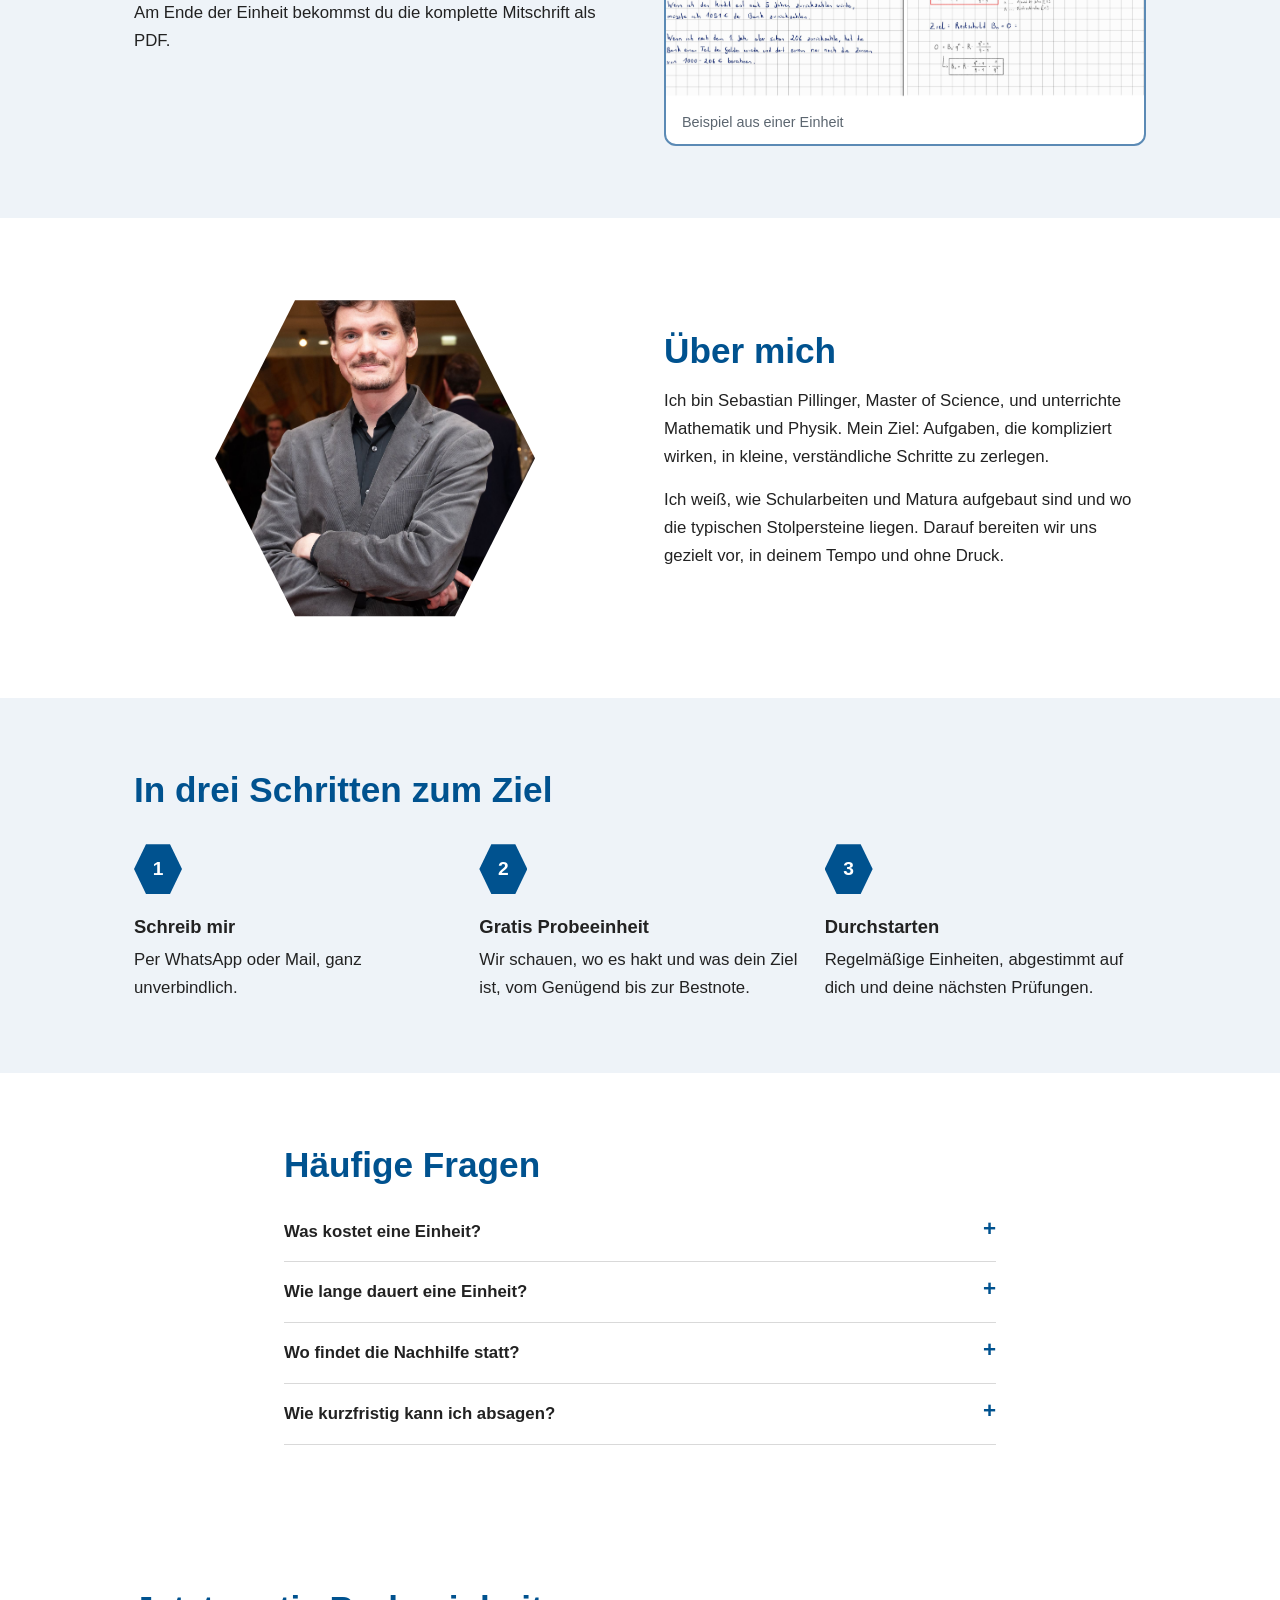
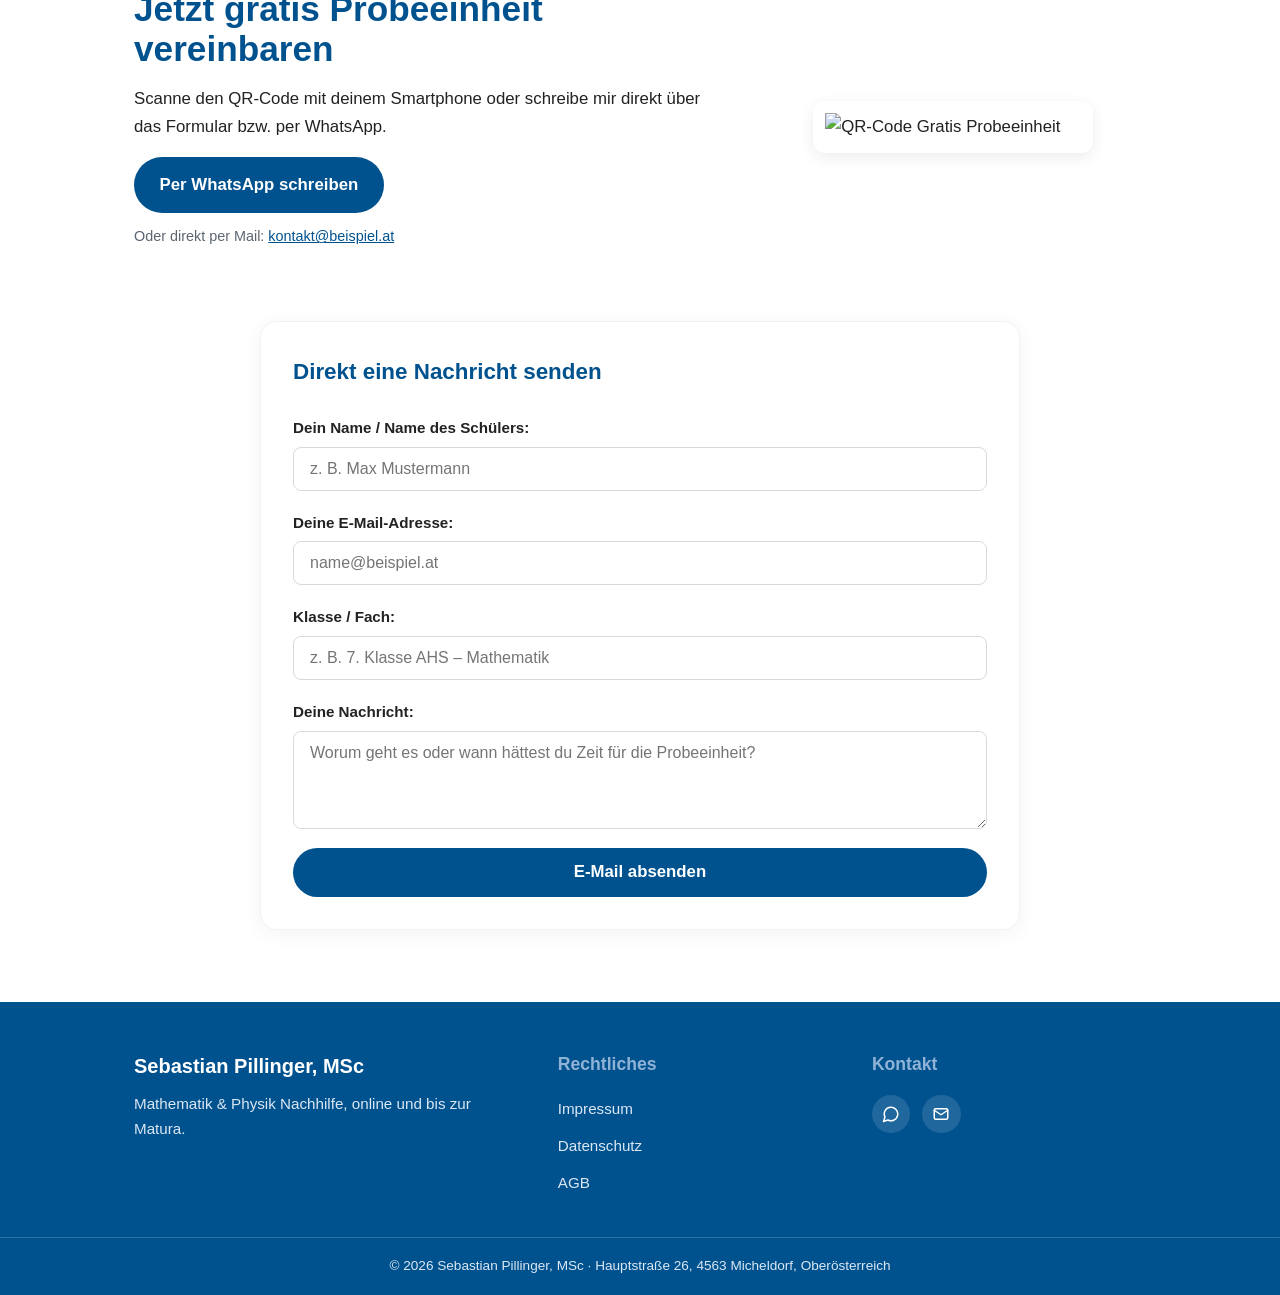
==== commit 375ab2a3: "Add Schüler-Login link to navigation" ====
--- a/index.html
+++ b/index.html
@@ -16,6 +16,7 @@
     <a href="#whiteboard">Whiteboard</a>
     <a href="#ueber-mich">Über mich</a>
     <a href="#faq">Fragen</a>
+    <a href="https://www.notion.so" target="_blank" rel="noopener">Schüler-Login</a>
     <a class="btn btn-small" href="#kontakt">Kontakt</a>
   </nav>
 </header>
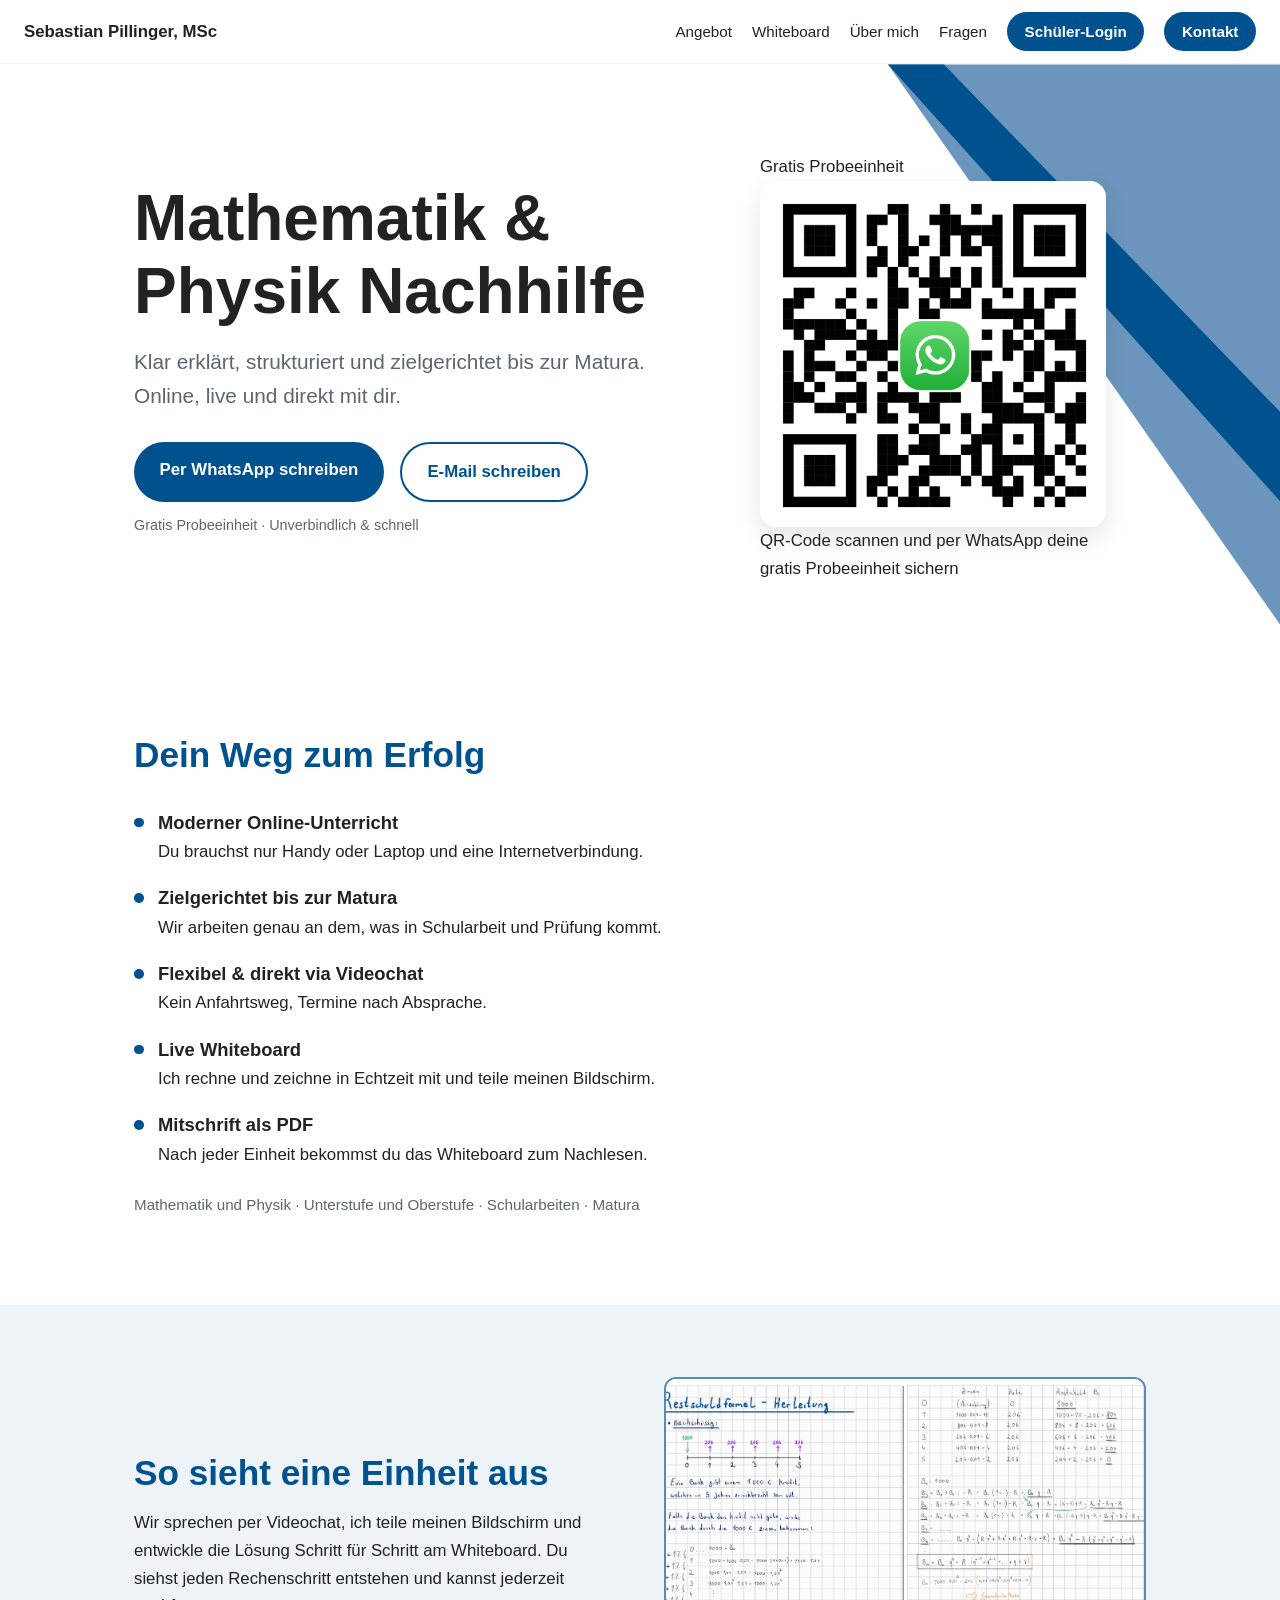
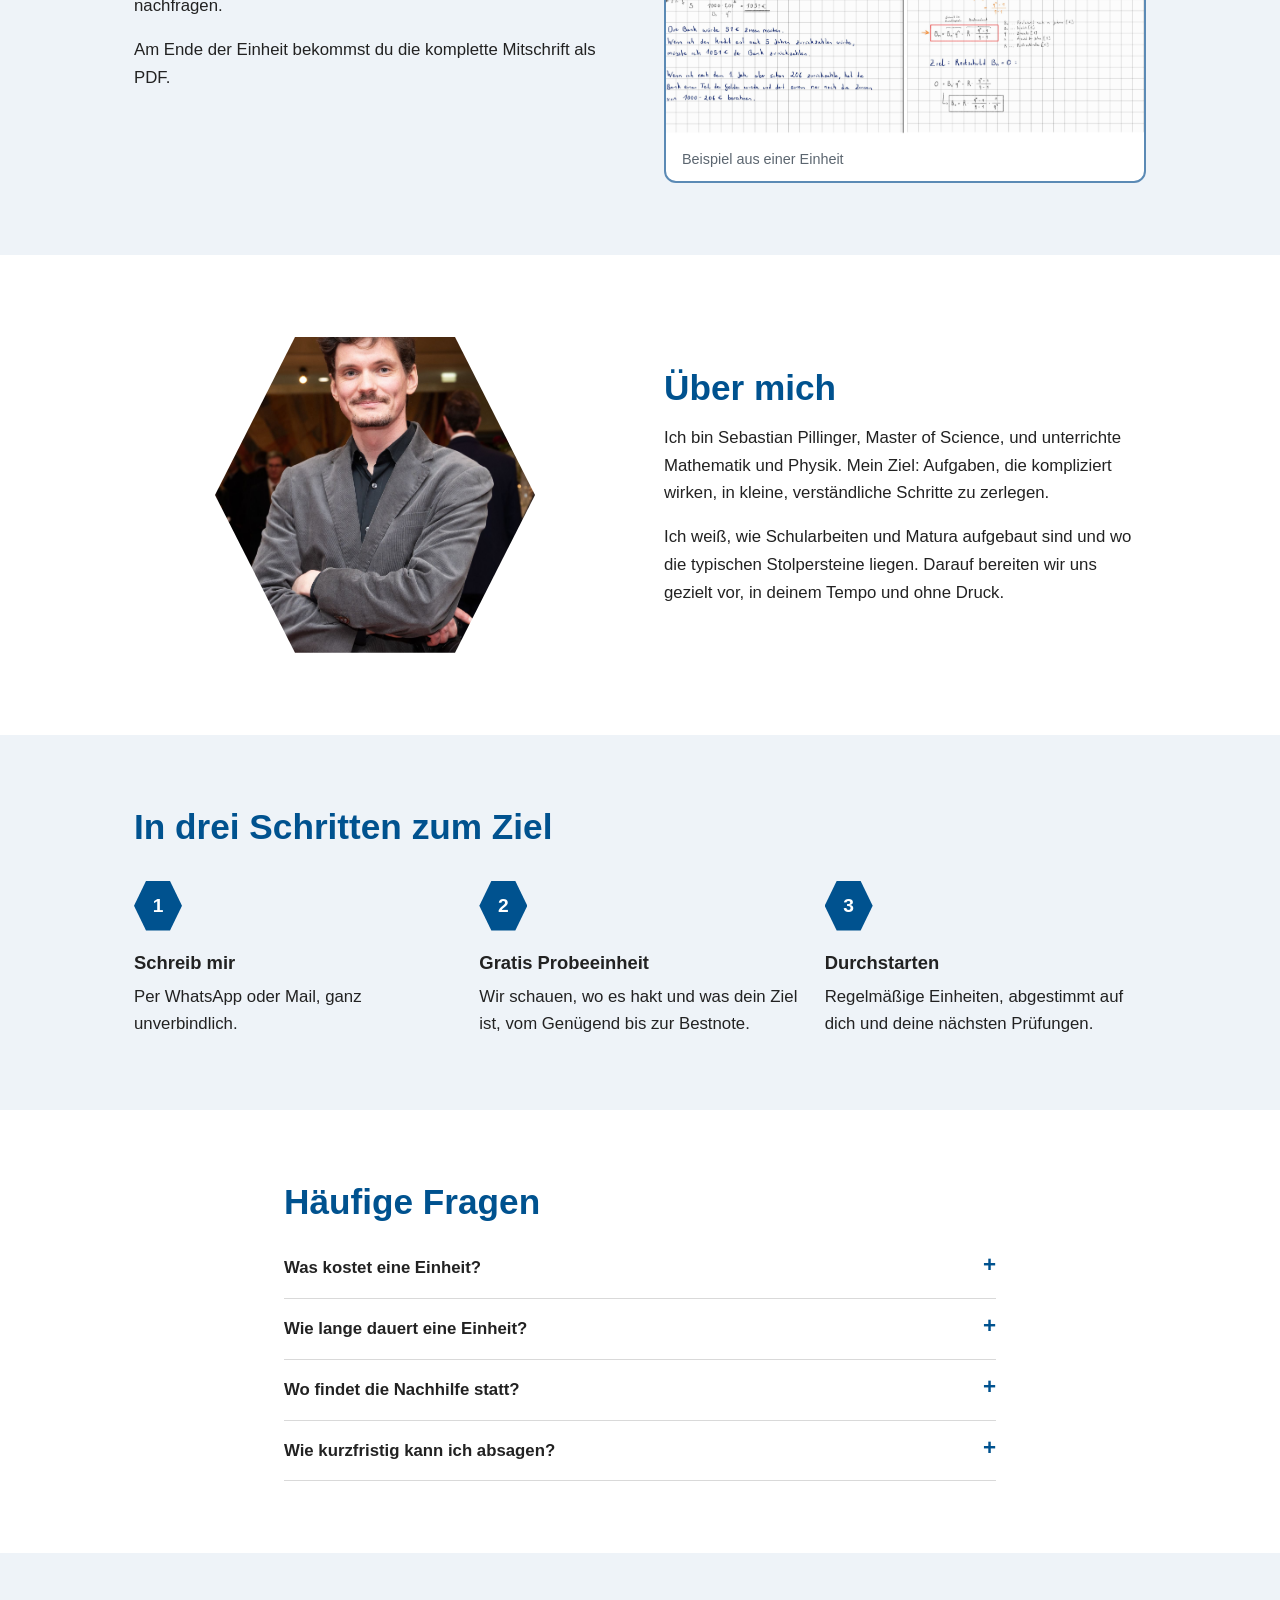
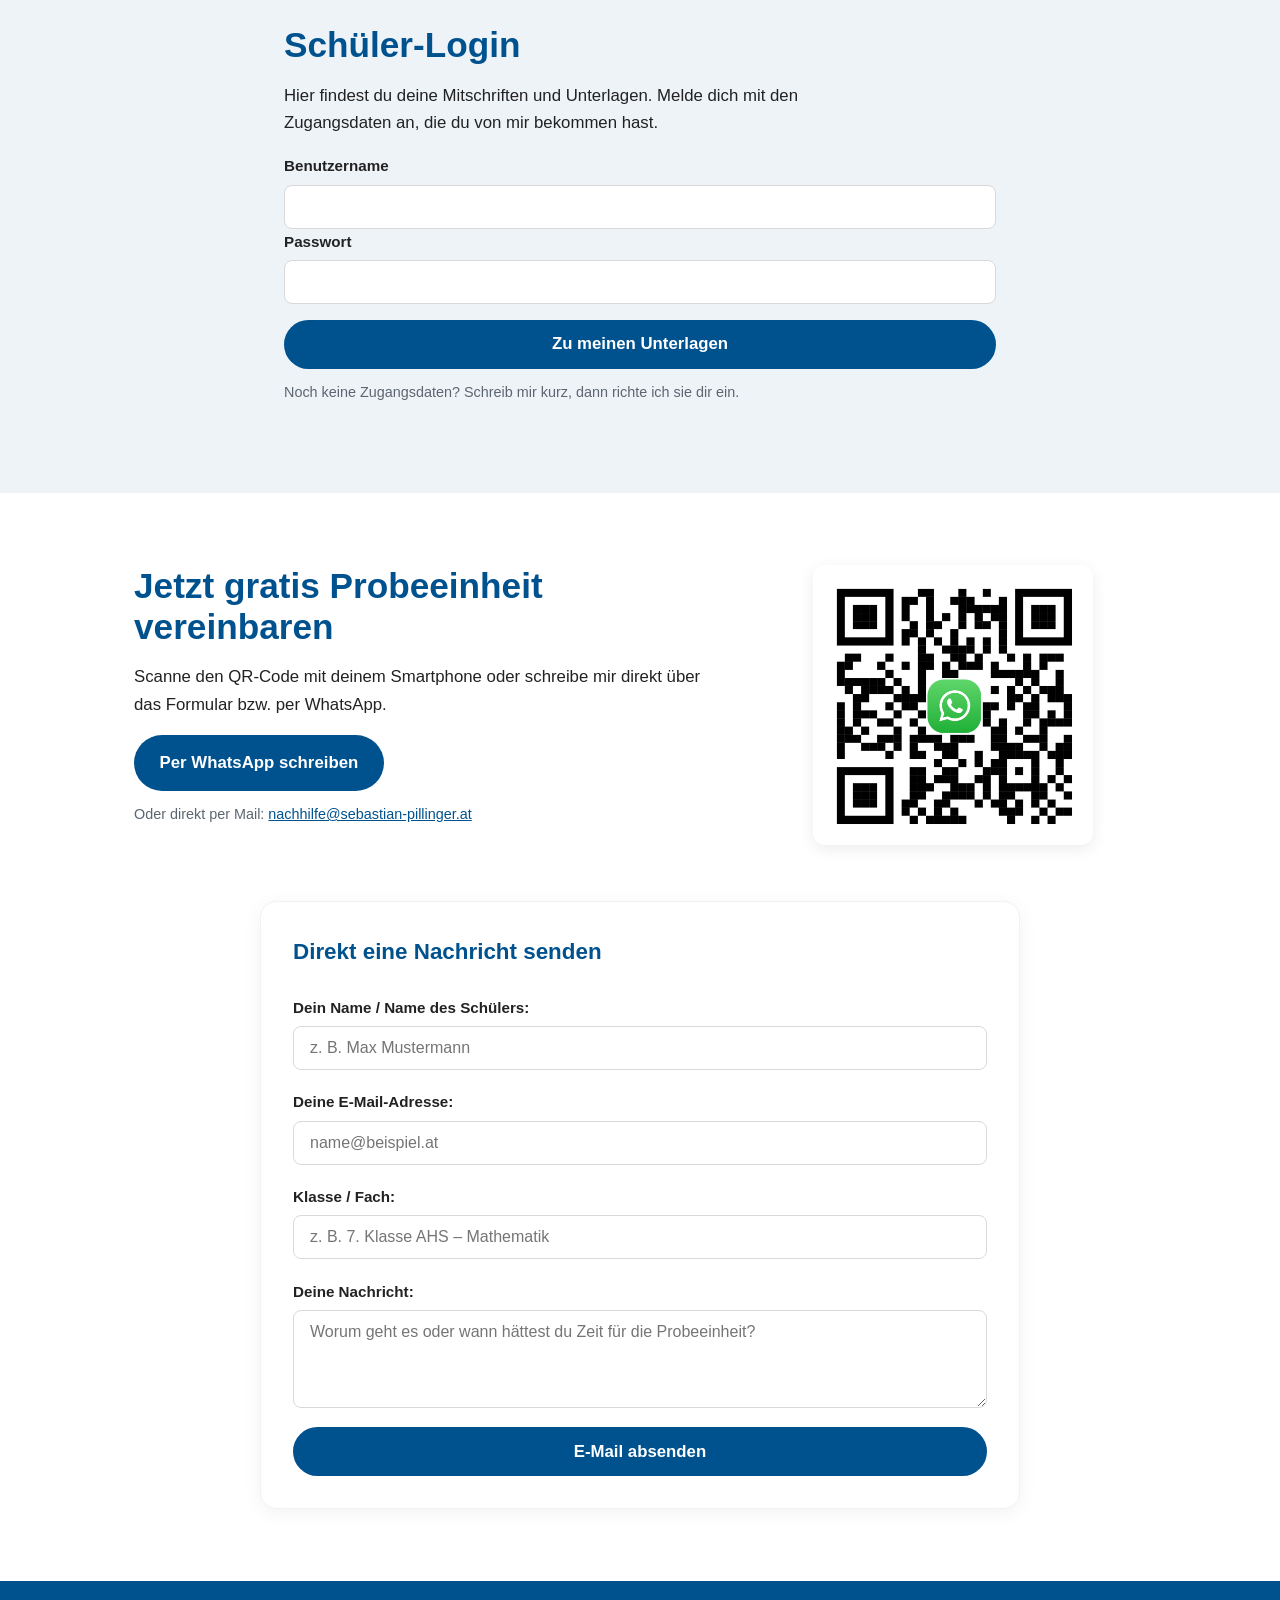
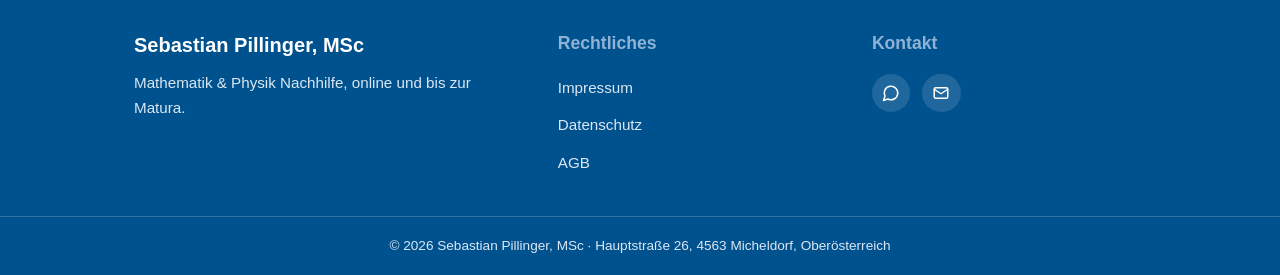
==== commit 9754f6c3: "Add Schüler-Login section and update contact details" ====
--- a/index.html
+++ b/index.html
@@ -16,7 +16,7 @@
     <a href="#whiteboard">Whiteboard</a>
     <a href="#ueber-mich">Über mich</a>
     <a href="#faq">Fragen</a>
-    <a href="https://www.notion.so" target="_blank" rel="noopener">Schüler-Login</a>
+    <a class="btn btn-small btn-login" href="#schueler-login">Schüler-Login</a>
     <a class="btn btn-small" href="#kontakt">Kontakt</a>
   </nav>
 </header>
@@ -34,6 +34,7 @@
       
       <!-- CTA Buttons: WhatsApp + E-Mail Formular -->
       <div class="hero-buttons">
+        <a class="btn" href="https://wa.me/43XXXXXXXXXX" target="_blank" rel="noopener">Per WhatsApp schreiben</a>
         <a class="btn btn-secondary" href="#kontaktformular">E-Mail schreiben</a>
       </div>
       <p class="hint">Gratis Probeeinheit &middot; Unverbindlich &amp; schnell</p>
@@ -41,7 +42,11 @@
 
     <!-- Bild NH_GratisProbeeinheit.png oben rechts / im Hero -->
     <div class="hero-image-wrap">
-      <img src="bilder/NH_GratisProbeeinheit.png" alt="Gratis Probeeinheit QR-Code und Details" class="hero-qr-img">
+      <figure class="hero-qr">
+        <div class="hero-qr-badge">Gratis Probeeinheit</div>
+        <img src="bilder/NH_GratisProbeeinheit.png" alt="QR-Code: scannen und gratis Probeeinheit erhalten" class="hero-qr-img">
+        <figcaption>QR-Code scannen und per WhatsApp deine gratis Probeeinheit sichern</figcaption>
+      </figure>
     </div>
   </div>
 </section>
@@ -126,6 +131,33 @@
   </section>
 
 <!-- ========================================================= -->
+<!-- SCHÜLER-LOGIN                                             -->
+<!-- ========================================================= -->
+<section id="schueler-login" class="section tint login-section">
+  <div class="wrap narrow">
+    <h2>Schüler-Login</h2>
+    <p>Hier findest du deine Mitschriften und Unterlagen. Melde dich mit den Zugangsdaten an, die du von mir bekommen hast.</p>
+
+    <div class="login-card">
+      <form id="login-form" class="login-form" novalidate>
+        <div class="form-group">
+          <label for="login-user">Benutzername</label>
+          <input type="text" id="login-user" name="username" autocomplete="username"
+                 autocapitalize="none" autocorrect="off" spellcheck="false" required>
+        </div>
+        <div class="form-group">
+          <label for="login-pass">Passwort</label>
+          <input type="password" id="login-pass" name="password" autocomplete="current-password" required>
+        </div>
+        <p id="login-error" class="login-error" role="alert" aria-live="polite"></p>
+        <button type="submit" class="btn btn-full">Zu meinen Unterlagen</button>
+      </form>
+    </div>
+    <p class="hint login-note">Noch keine Zugangsdaten? Schreib mir kurz, dann richte ich sie dir ein.</p>
+  </div>
+</section>
+
+<!-- ========================================================= -->
 <!-- 2. KONTAKT- / FORMULAR-SEKTION (Ersetzt die alte Kontakt) -->
 <!-- ========================================================= -->
 <section id="kontakt" class="section contact">
@@ -133,22 +165,22 @@
     <div>
       <h2>Jetzt gratis Probeeinheit vereinbaren</h2>
       <p>Scanne den QR-Code mit deinem Smartphone oder schreibe mir direkt über das Formular bzw. per WhatsApp.</p>
-      <a class="btn btn-whatsapp" href="https://wa.me/43XXXXXXXXXX" target="_blank" rel="noopener">
+      <a class="btn" href="https://wa.me/43XXXXXXXXXX" target="_blank" rel="noopener">
         Per WhatsApp schreiben
       </a>
-      <p class="hint">Oder direkt per Mail: <a href="mailto:kontakt@beispiel.at">kontakt@beispiel.at</a></p>
+      <p class="hint">Oder direkt per Mail: <a href="mailto:nachhilfe@sebastian-pillinger.at">nachhilfe@sebastian-pillinger.at</a></p>
     </div>
 
     <!-- Bild / QR-Code Anzeige -->
     <div class="qr-box">
-      <img class="qr" src="NH_GratisProbeeinheit.png" alt="QR-Code Gratis Probeeinheit" width="280">
+      <img class="qr" src="bilder/NH_GratisProbeeinheit.png" alt="QR-Code: scannen und gratis Probeeinheit erhalten" width="280" height="280" loading="lazy">
     </div>
   </div>
 
   <!-- Integriertes E-Mail Formular -->
   <div id="kontaktformular" class="wrap narrow form-container">
     <h3>Direkt eine Nachricht senden</h3>
-    <form action="mailto:kontakt@beispiel.at" method="post" enctype="text/plain" class="contact-form">
+    <form action="mailto:nachhilfe@sebastian-pillinger.at" method="post" enctype="text/plain" class="contact-form">
       <div class="form-group">
         <label for="name">Dein Name / Name des Schülers:</label>
         <input type="text" id="name" name="Name" required placeholder="z. B. Max Mustermann">
@@ -207,5 +239,39 @@
   </div>
 </footer>
 
+<script>
+(function () {
+  var form = document.getElementById('login-form');
+  var error = document.getElementById('login-error');
+  if (!form) return;
+
+  form.addEventListener('submit', function (e) {
+    e.preventDefault();
+    error.textContent = '';
+
+    var user = form.elements['username'].value.trim();
+    var pass = form.elements['password'].value;
+
+    // Nur sichere Zeichen im Benutzernamen (verhindert z. B. "../" im Pfad)
+    if (!/^[A-Za-z0-9_-]{1,40}$/.test(user) || !pass) {
+      error.textContent = 'Bitte Benutzername und Passwort eingeben.';
+      return;
+    }
+
+    // Zugangsdaten nur über HTTPS senden (lokales Testen erlaubt)
+    var local = ['localhost', '127.0.0.1'].indexOf(location.hostname) !== -1;
+    if (location.protocol !== 'https:' && !local) {
+      error.textContent = 'Login nur über eine gesicherte Verbindung (https) möglich.';
+      return;
+    }
+
+    var u = encodeURIComponent(user);
+    var p = encodeURIComponent(pass);
+    window.location.href = location.protocol + '//' + u + ':' + p + '@' +
+      location.host + '/schueler/' + u + '/';
+  });
+})();
+</script>
+
 </body>
 </html>
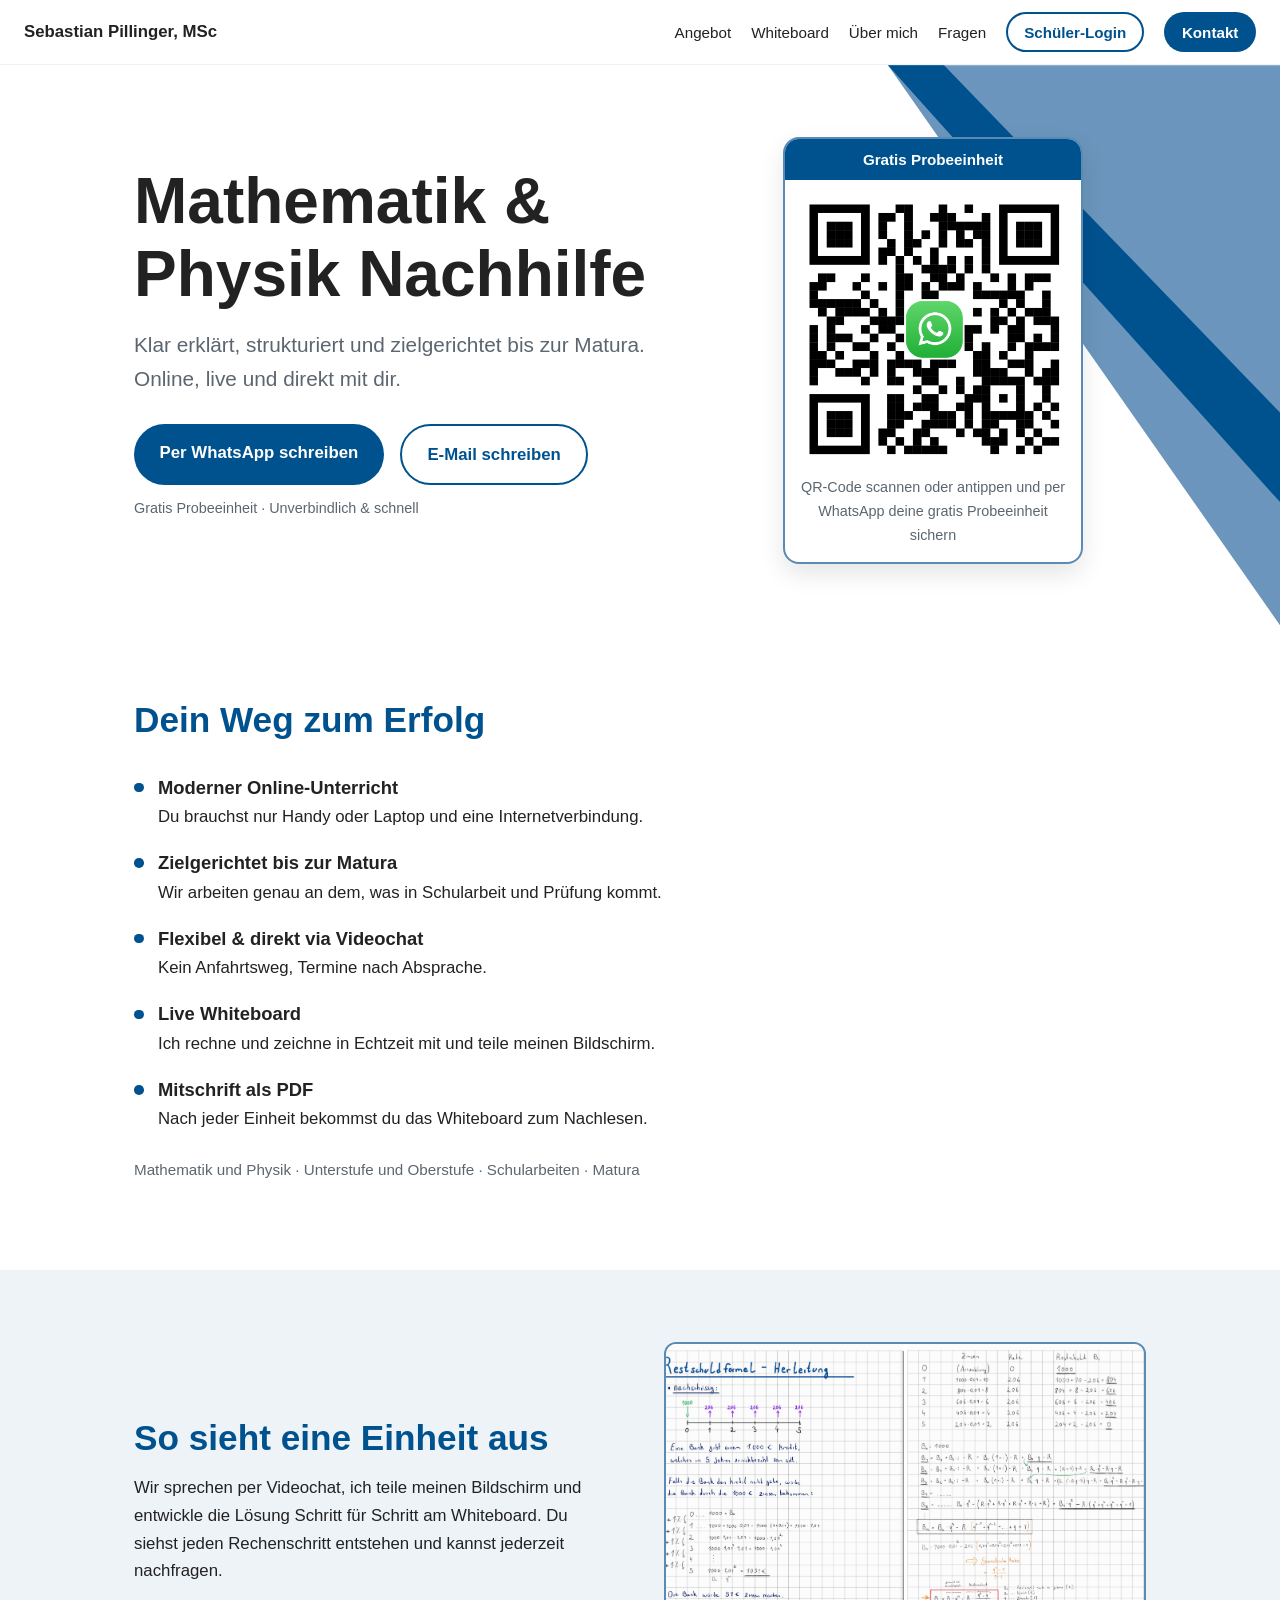
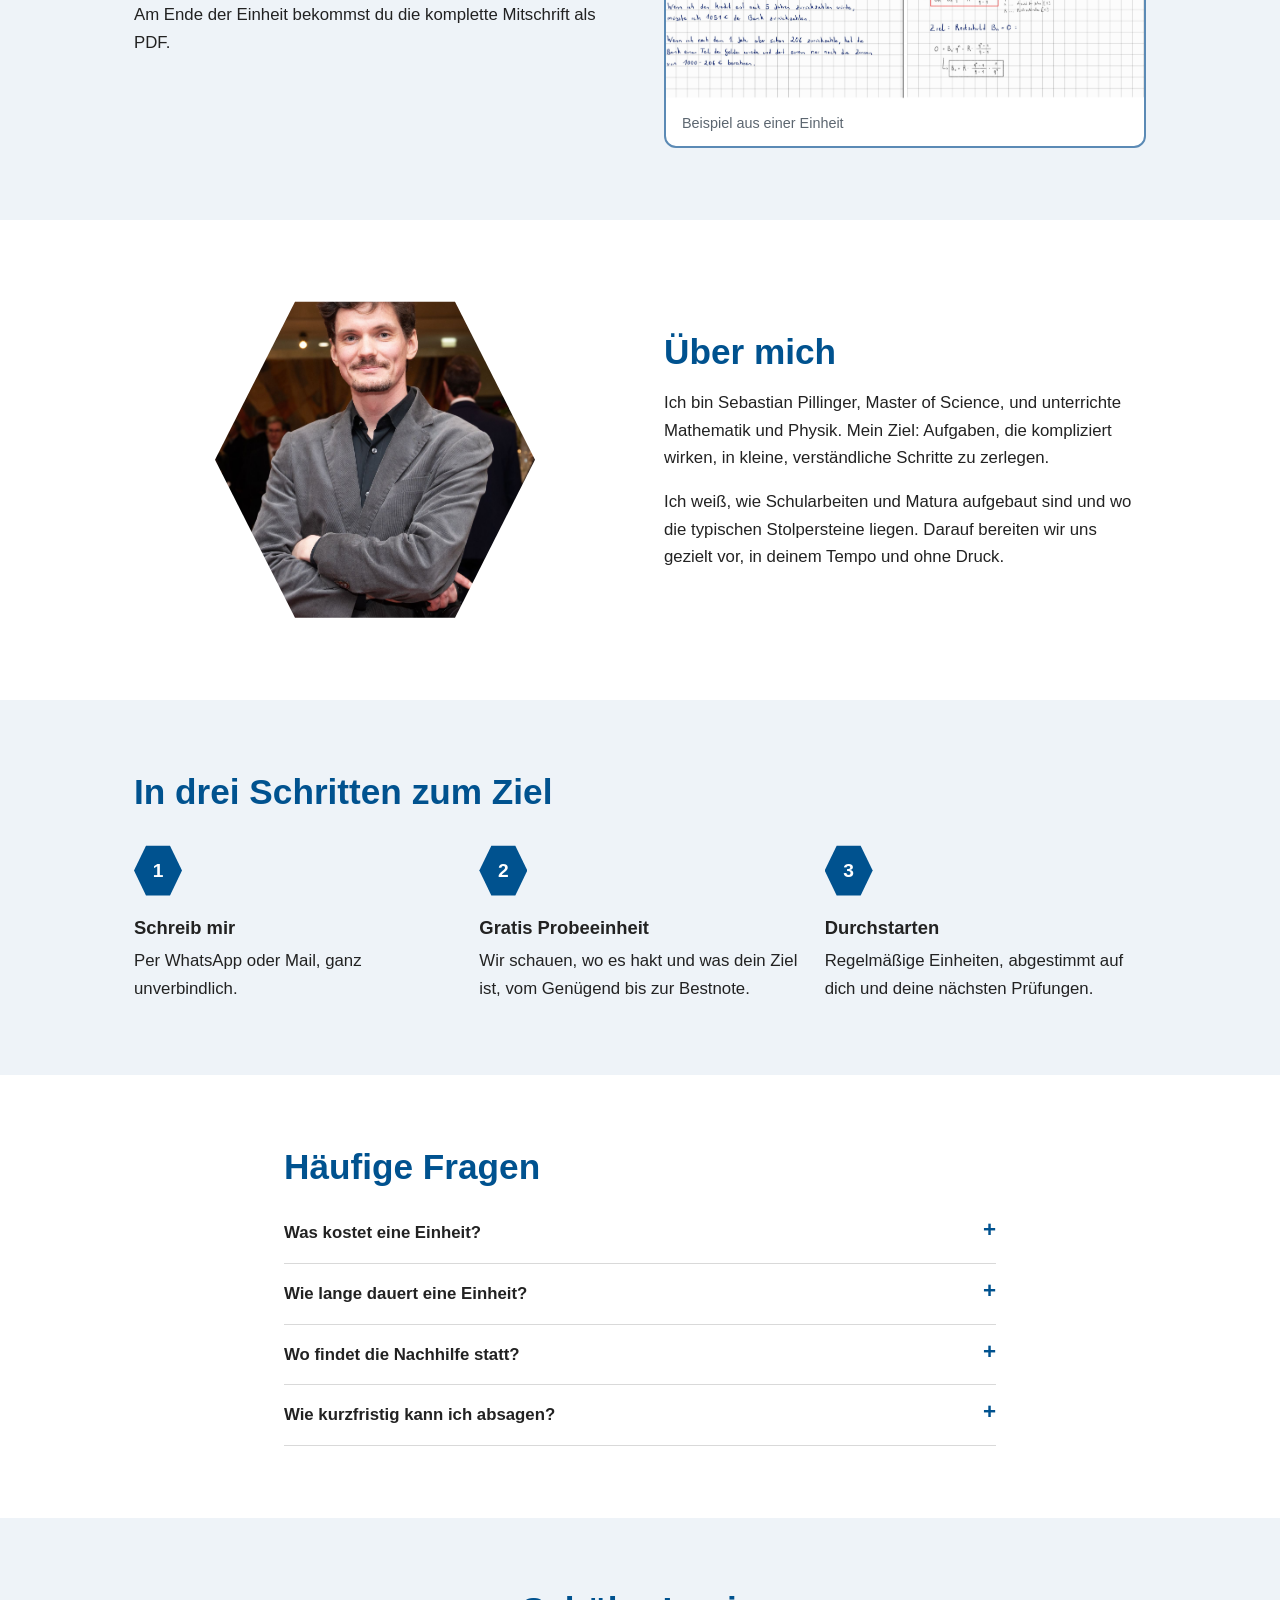
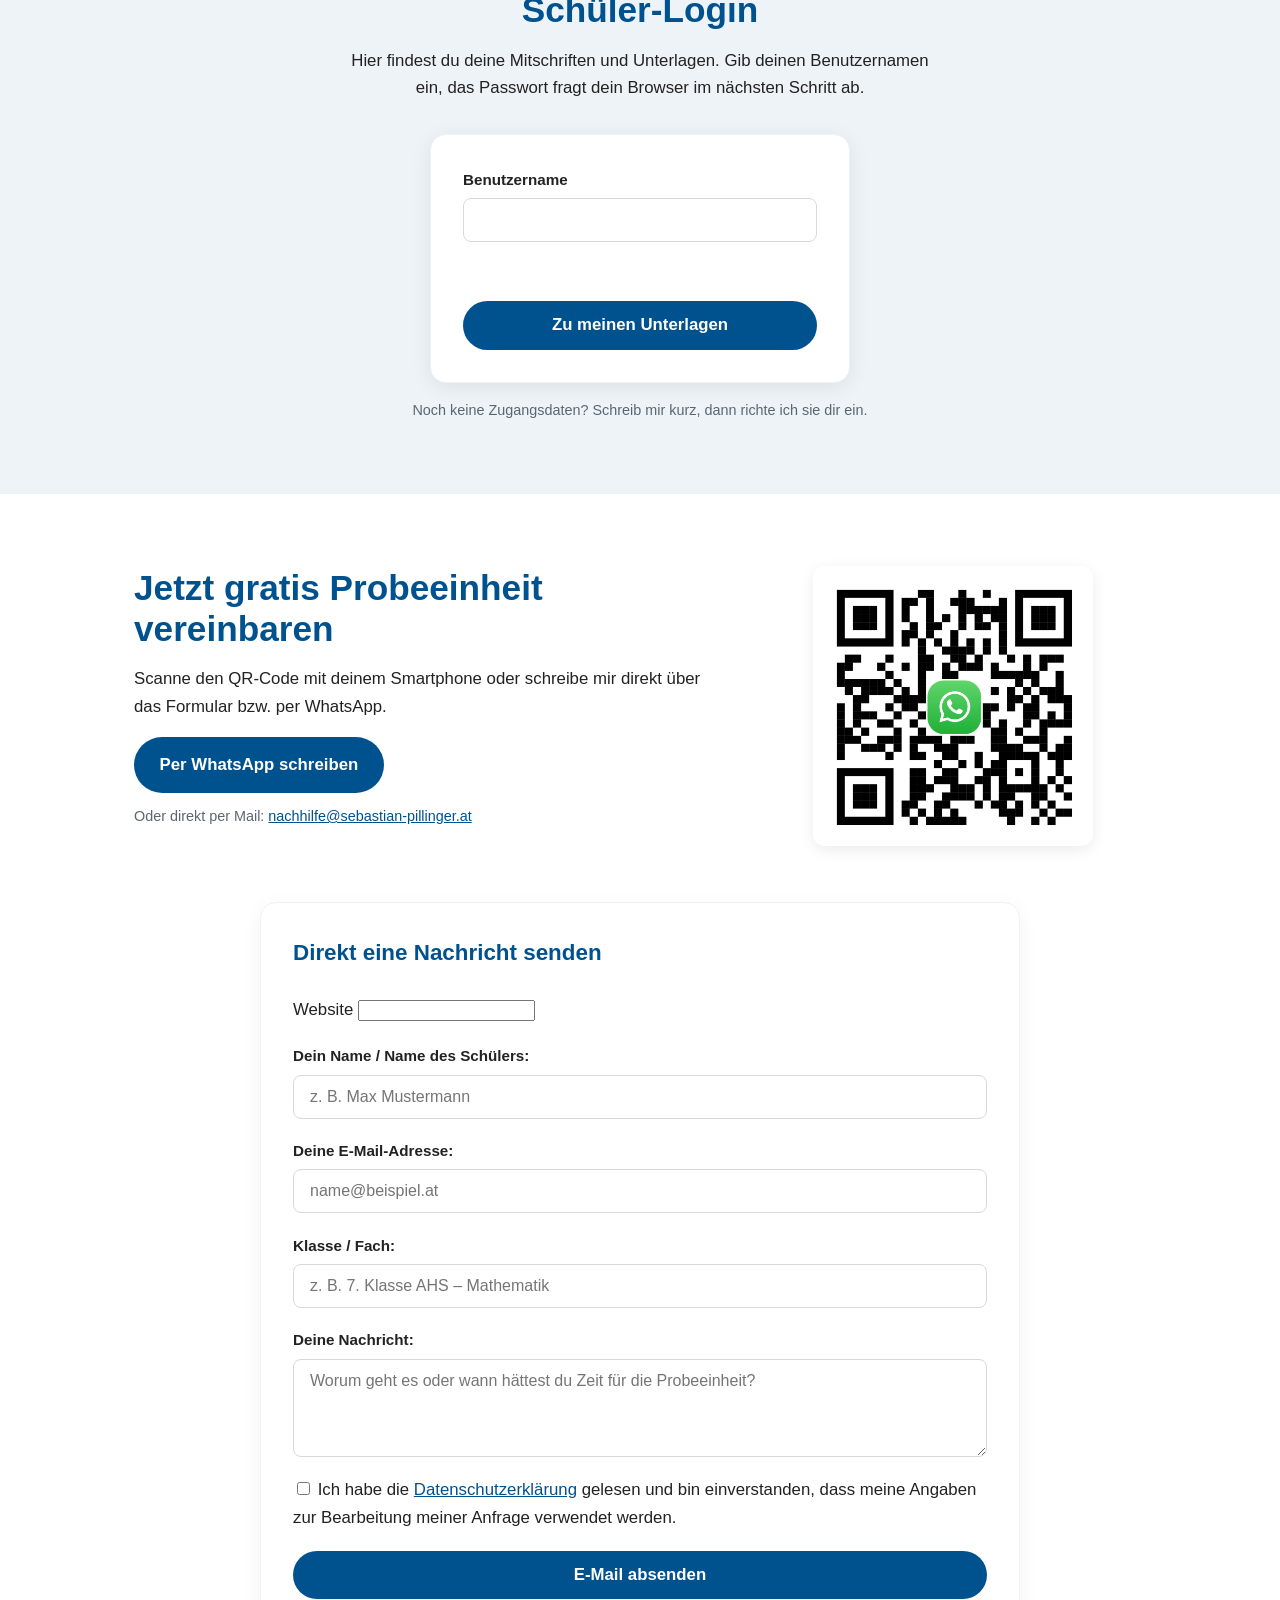
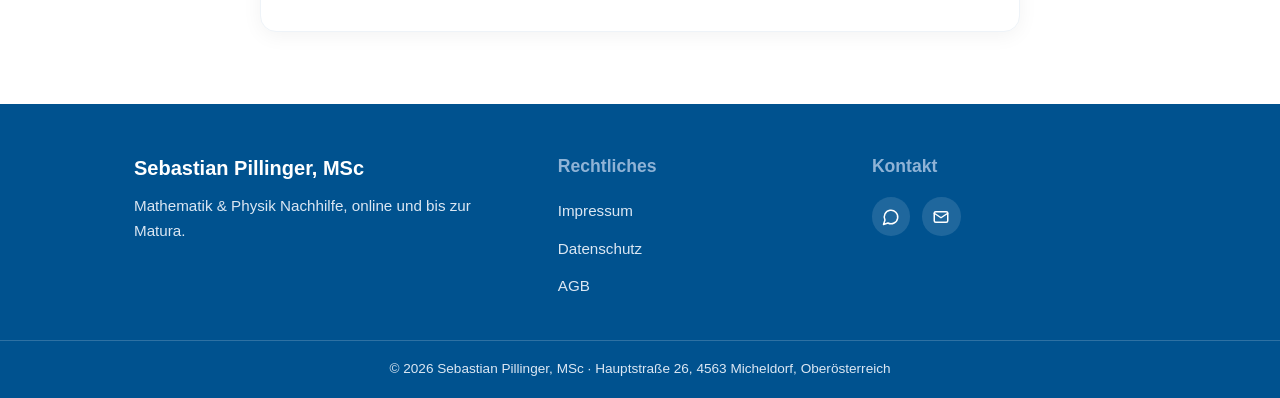
==== commit f33e6998: "Update WhatsApp links and improve form fields" ====
--- a/index.html
+++ b/index.html
@@ -34,7 +34,7 @@
       
       <!-- CTA Buttons: WhatsApp + E-Mail Formular -->
       <div class="hero-buttons">
-        <a class="btn" href="https://wa.me/43XXXXXXXXXX" target="_blank" rel="noopener">Per WhatsApp schreiben</a>
+        <a class="btn" href="https://wa.me/4367762026186?text=Hallo%2C%20ich%20m%C3%B6chte%20meine%20gratis%20Probeeinheit%20vereinbaren." target="_blank" rel="noopener">Per WhatsApp schreiben</a>
         <a class="btn btn-secondary" href="#kontaktformular">E-Mail schreiben</a>
       </div>
       <p class="hint">Gratis Probeeinheit &middot; Unverbindlich &amp; schnell</p>
@@ -44,8 +44,10 @@
     <div class="hero-image-wrap">
       <figure class="hero-qr">
         <div class="hero-qr-badge">Gratis Probeeinheit</div>
-        <img src="bilder/NH_GratisProbeeinheit.png" alt="QR-Code: scannen und gratis Probeeinheit erhalten" class="hero-qr-img">
-        <figcaption>QR-Code scannen und per WhatsApp deine gratis Probeeinheit sichern</figcaption>
+        <a class="qr-link" href="https://wa.me/4367762026186?text=Hallo%2C%20ich%20m%C3%B6chte%20meine%20gratis%20Probeeinheit%20vereinbaren." target="_blank" rel="noopener" aria-label="Per WhatsApp schreiben und gratis Probeeinheit sichern">
+          <img src="bilder/NH_GratisProbeeinheit.png" alt="QR-Code: scannen und gratis Probeeinheit erhalten" class="hero-qr-img">
+        </a>
+        <figcaption>QR-Code scannen oder antippen und per WhatsApp deine gratis Probeeinheit sichern</figcaption>
       </figure>
     </div>
   </div>
@@ -136,7 +138,7 @@
 <section id="schueler-login" class="section tint login-section">
   <div class="wrap narrow">
     <h2>Schüler-Login</h2>
-    <p>Hier findest du deine Mitschriften und Unterlagen. Melde dich mit den Zugangsdaten an, die du von mir bekommen hast.</p>
+    <p>Hier findest du deine Mitschriften und Unterlagen. Gib deinen Benutzernamen ein, das Passwort fragt dein Browser im nächsten Schritt ab.</p>
 
     <div class="login-card">
       <form id="login-form" class="login-form" novalidate>
@@ -145,10 +147,6 @@
           <input type="text" id="login-user" name="username" autocomplete="username"
                  autocapitalize="none" autocorrect="off" spellcheck="false" required>
         </div>
-        <div class="form-group">
-          <label for="login-pass">Passwort</label>
-          <input type="password" id="login-pass" name="password" autocomplete="current-password" required>
-        </div>
         <p id="login-error" class="login-error" role="alert" aria-live="polite"></p>
         <button type="submit" class="btn btn-full">Zu meinen Unterlagen</button>
       </form>
@@ -165,7 +163,7 @@
     <div>
       <h2>Jetzt gratis Probeeinheit vereinbaren</h2>
       <p>Scanne den QR-Code mit deinem Smartphone oder schreibe mir direkt über das Formular bzw. per WhatsApp.</p>
-      <a class="btn" href="https://wa.me/43XXXXXXXXXX" target="_blank" rel="noopener">
+      <a class="btn" href="https://wa.me/4367762026186?text=Hallo%2C%20ich%20m%C3%B6chte%20meine%20gratis%20Probeeinheit%20vereinbaren." target="_blank" rel="noopener">
         Per WhatsApp schreiben
       </a>
       <p class="hint">Oder direkt per Mail: <a href="mailto:nachhilfe@sebastian-pillinger.at">nachhilfe@sebastian-pillinger.at</a></p>
@@ -173,33 +171,43 @@
 
     <!-- Bild / QR-Code Anzeige -->
     <div class="qr-box">
-      <img class="qr" src="bilder/NH_GratisProbeeinheit.png" alt="QR-Code: scannen und gratis Probeeinheit erhalten" width="280" height="280" loading="lazy">
+      <a class="qr-link" href="https://wa.me/4367762026186?text=Hallo%2C%20ich%20m%C3%B6chte%20meine%20gratis%20Probeeinheit%20vereinbaren." target="_blank" rel="noopener" aria-label="Per WhatsApp schreiben und gratis Probeeinheit sichern">
+        <img class="qr" src="bilder/NH_GratisProbeeinheit.png" alt="QR-Code: scannen und gratis Probeeinheit erhalten" width="280" height="280" loading="lazy">
+      </a>
     </div>
   </div>
 
   <!-- Integriertes E-Mail Formular -->
   <div id="kontaktformular" class="wrap narrow form-container">
     <h3>Direkt eine Nachricht senden</h3>
-    <form action="mailto:nachhilfe@sebastian-pillinger.at" method="post" enctype="text/plain" class="contact-form">
+    <form action="kontakt.php" method="post" class="contact-form">
+      <p id="form-status" class="form-status" role="status" aria-live="polite" hidden></p>
+      <!-- Spam-Falle: für Menschen unsichtbar -->
+      <div class="hp" aria-hidden="true"><label>Website <input type="text" name="website" tabindex="-1" autocomplete="off"></label></div>
       <div class="form-group">
         <label for="name">Dein Name / Name des Schülers:</label>
-        <input type="text" id="name" name="Name" required placeholder="z. B. Max Mustermann">
+        <input type="text" id="name" name="name" required placeholder="z. B. Max Mustermann">
       </div>
       
       <div class="form-group">
         <label for="email">Deine E-Mail-Adresse:</label>
-        <input type="email" id="email" name="E-Mail" required placeholder="name@beispiel.at">
+        <input type="email" id="email" name="email" required placeholder="name@beispiel.at">
       </div>
 
       <div class="form-group">
         <label for="fach">Klasse / Fach:</label>
-        <input type="text" id="fach" name="Fach_Klasse" placeholder="z. B. 7. Klasse AHS – Mathematik">
+        <input type="text" id="fach" name="fach" placeholder="z. B. 7. Klasse AHS – Mathematik">
       </div>
 
       <div class="form-group">
         <label for="message">Deine Nachricht:</label>
-        <textarea id="message" name="Nachricht" rows="4" required placeholder="Worum geht es oder wann hättest du Zeit für die Probeeinheit?"></textarea>
-      </div>
+        <textarea id="message" name="nachricht" rows="4" required placeholder="Worum geht es oder wann hättest du Zeit für die Probeeinheit?"></textarea>
+      </div>
+
+      <label class="form-check">
+        <input type="checkbox" name="datenschutz" required>
+        <span>Ich habe die <a href="datenschutz.html" target="_blank">Datenschutzerklärung</a> gelesen und bin einverstanden, dass meine Angaben zur Bearbeitung meiner Anfrage verwendet werden.</span>
+      </label>
 
       <button type="submit" class="btn btn-full">E-Mail absenden</button>
     </form>
@@ -225,7 +233,7 @@
     <div>
       <h3>Kontakt</h3>
       <div class="social">
-        <a href="https://wa.me/43XXXXXXXXXX" rel="noopener" aria-label="WhatsApp">
+        <a href="https://wa.me/4367762026186?text=Hallo%2C%20ich%20m%C3%B6chte%20meine%20gratis%20Probeeinheit%20vereinbaren." rel="noopener" aria-label="WhatsApp">
           <svg viewBox="0 0 24 24" width="18" height="18" fill="none" stroke="currentColor" stroke-width="2" stroke-linecap="round" stroke-linejoin="round" aria-hidden="true"><path d="M7.9 20A9 9 0 1 0 4 16.1L2 22Z"/></svg>
         </a>
         <a href="mailto:nachhilfe@sebastian-pillinger.at" aria-label="E-Mail">
@@ -240,6 +248,7 @@
 </footer>
 
 <script>
+// Schüler-Login: leitet zum geschützten Ordner weiter, den Passwort-Dialog zeigt der Browser
 (function () {
   var form = document.getElementById('login-form');
   var error = document.getElementById('login-error');
@@ -248,29 +257,32 @@
   form.addEventListener('submit', function (e) {
     e.preventDefault();
     error.textContent = '';
-
     var user = form.elements['username'].value.trim();
-    var pass = form.elements['password'].value;
-
-    // Nur sichere Zeichen im Benutzernamen (verhindert z. B. "../" im Pfad)
-    if (!/^[A-Za-z0-9_-]{1,40}$/.test(user) || !pass) {
-      error.textContent = 'Bitte Benutzername und Passwort eingeben.';
+
+    // Nur sichere Zeichen (verhindert z. B. "../" im Pfad)
+    if (!/^[A-Za-z0-9_-]{1,40}$/.test(user)) {
+      error.textContent = 'Bitte gib deinen Benutzernamen ein (nur Buchstaben, Ziffern, - und _).';
       return;
     }
-
-    // Zugangsdaten nur über HTTPS senden (lokales Testen erlaubt)
-    var local = ['localhost', '127.0.0.1'].indexOf(location.hostname) !== -1;
-    if (location.protocol !== 'https:' && !local) {
-      error.textContent = 'Login nur über eine gesicherte Verbindung (https) möglich.';
-      return;
-    }
-
-    var u = encodeURIComponent(user);
-    var p = encodeURIComponent(pass);
-    window.location.href = location.protocol + '//' + u + ':' + p + '@' +
-      location.host + '/schueler/' + u + '/';
+    window.location.href = '/schueler/' + encodeURIComponent(user) + '/';
   });
 })();
+
+// Kontaktformular: Rückmeldung nach dem Absenden
+(function () {
+  var status = document.getElementById('form-status');
+  if (!status) return;
+  var params = new URLSearchParams(location.search);
+  if (params.has('gesendet')) {
+    status.textContent = 'Danke! Deine Nachricht ist angekommen, ich melde mich so schnell wie möglich.';
+    status.className = 'form-status ok';
+    status.hidden = false;
+  } else if (params.has('fehler')) {
+    status.textContent = 'Das hat leider nicht geklappt. Bitte prüfe deine Angaben oder schreib mir per WhatsApp.';
+    status.className = 'form-status err';
+    status.hidden = false;
+  }
+})();
 </script>
 
 </body>
--- a/style.css
+++ b/style.css
@@ -205,13 +205,37 @@
   align-items: center;
 }
 
-.hero-qr-img {
-  max-width: 100%;
-  height: auto;
+.hero-qr {
+  margin: 0;
+  width: 100%;
+  max-width: 300px;
+  background: var(--white);
+  border: 2px solid var(--blue-mid);
   border-radius: 16px;
   box-shadow: 0 10px 25px rgba(0, 0, 0, 0.1);
-  background: var(--white);
-  padding: 0.5rem;
+  overflow: hidden;
+  text-align: center;
+}
+
+.hero-qr-badge {
+  background: var(--blue-deep);
+  color: var(--white);
+  font-weight: 700;
+  font-size: .95rem;
+  padding: .5rem 1rem;
+}
+
+.hero-qr-img {
+  width: 100%;
+  max-height: 340px;
+  object-fit: contain;
+  padding: .75rem;
+}
+
+.hero-qr figcaption {
+  padding: 0 1rem .9rem;
+  font-size: .9rem;
+  color: var(--muted);
 }
 
 /* Kontakt-Bereich mit QR-Box */
@@ -300,3 +324,53 @@
     padding: 1.25rem;
   }
 }
+
+
+/* ========================================================= */
+/* Schüler-Login                                              */
+/* ========================================================= */
+
+/* Button in der Kopfzeile */
+.btn-login {
+  background: transparent;
+  color: var(--blue-deep);
+  border: 2px solid var(--blue-deep);
+  padding: .35rem 1rem;
+  white-space: nowrap;
+}
+.btn-login:hover { background: var(--blue-deep); color: var(--white); }
+
+/* Abschnitt */
+.login-section { text-align: center; }
+.login-section h2,
+.login-section > .wrap > p { margin-left: auto; margin-right: auto; }
+
+.login-card {
+  max-width: 420px;
+  margin: 2rem auto 0;
+  padding: 2rem;
+  background: var(--white);
+  border: 1px solid var(--blue-tint);
+  border-radius: 16px;
+  box-shadow: 0 4px 20px rgba(0, 0, 0, 0.08);
+  text-align: left;
+}
+.login-form { display: grid; gap: 1.2rem; }
+.login-form .form-group input { font-size: 1rem; }
+.login-error {
+  min-height: 1.4em;
+  margin: 0;
+  color: #b3261e;
+  font-size: .9rem;
+  font-weight: 600;
+}
+.login-note { text-align: center; margin: 1rem auto 0; }
+
+@media (max-width: 800px) {
+  .topbar { padding: .6rem 1rem; gap: .5rem; }
+  .brand { font-size: .9rem; }
+  .topbar nav { gap: .5rem; }
+  .btn-small, .btn-login { padding: .35rem .8rem; font-size: .85rem; }
+  .login-card { padding: 1.25rem; }
+  .hero-qr { max-width: 260px; }
+}
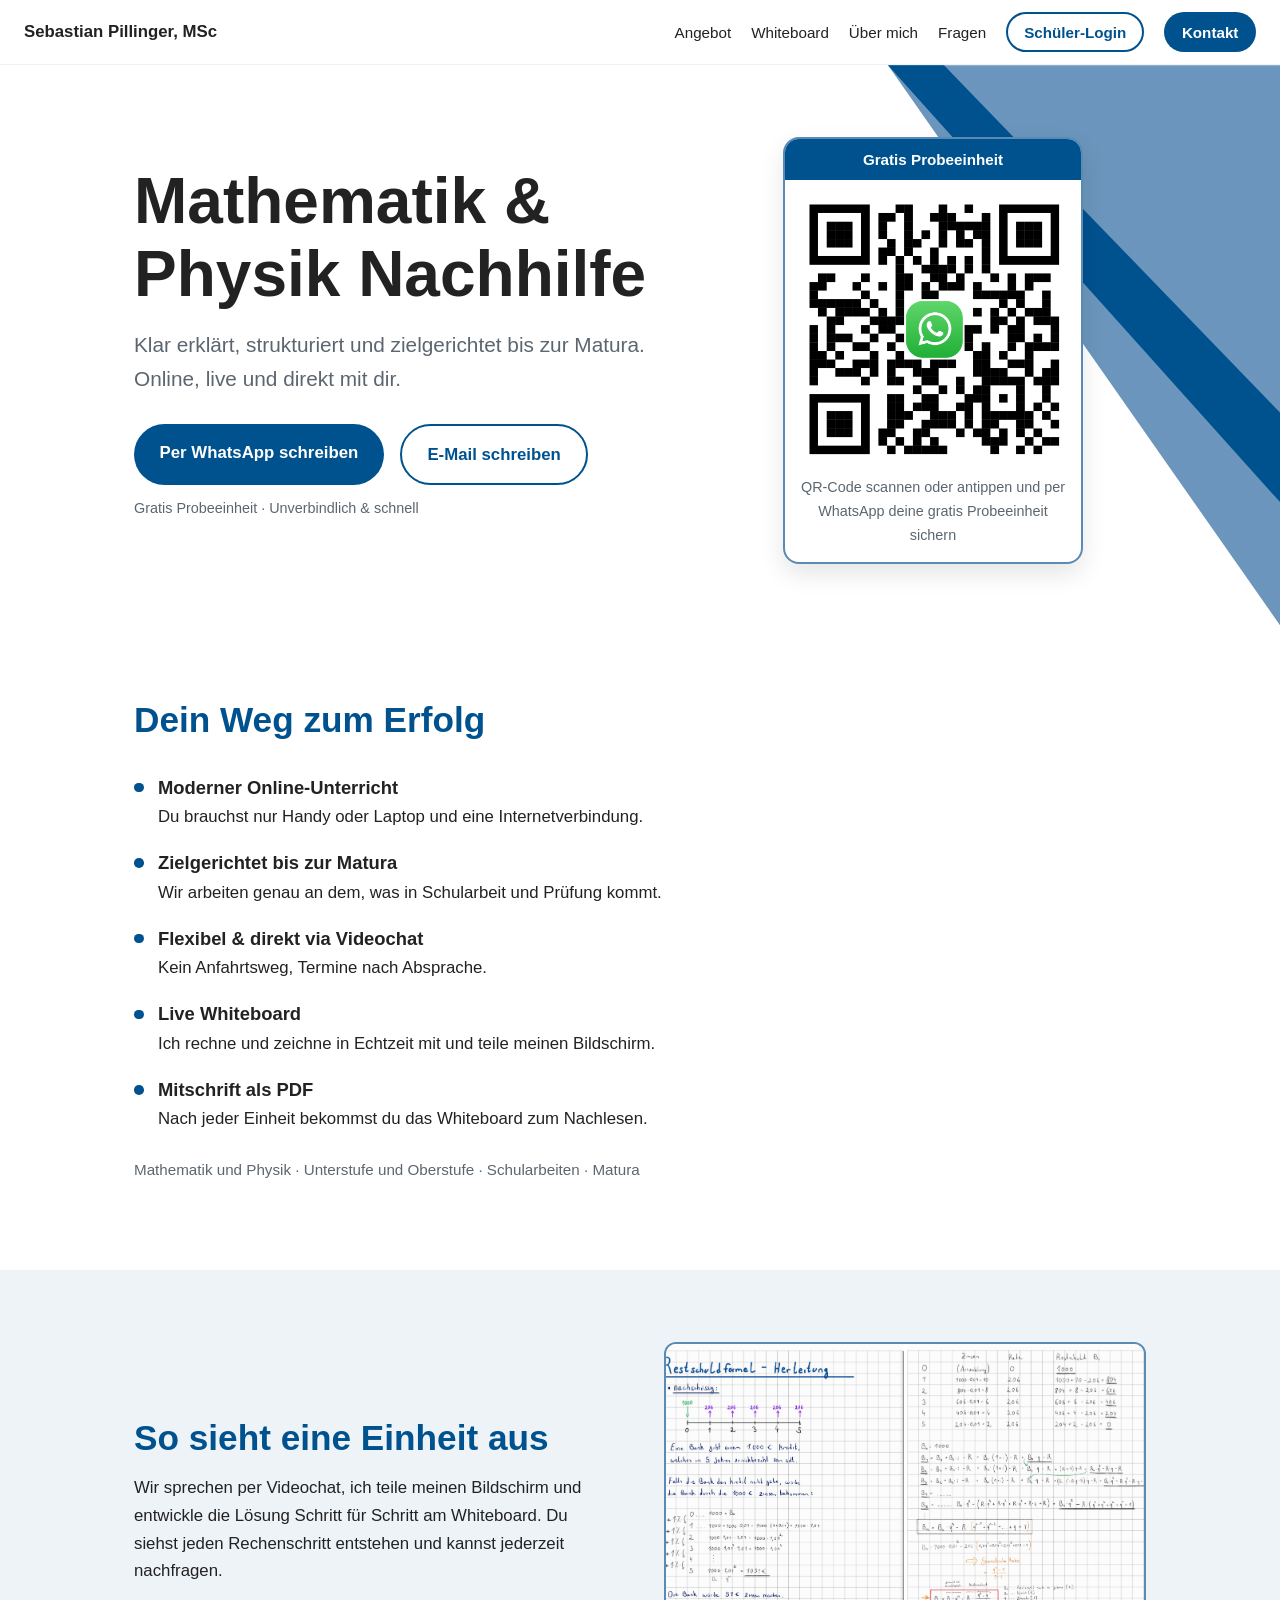
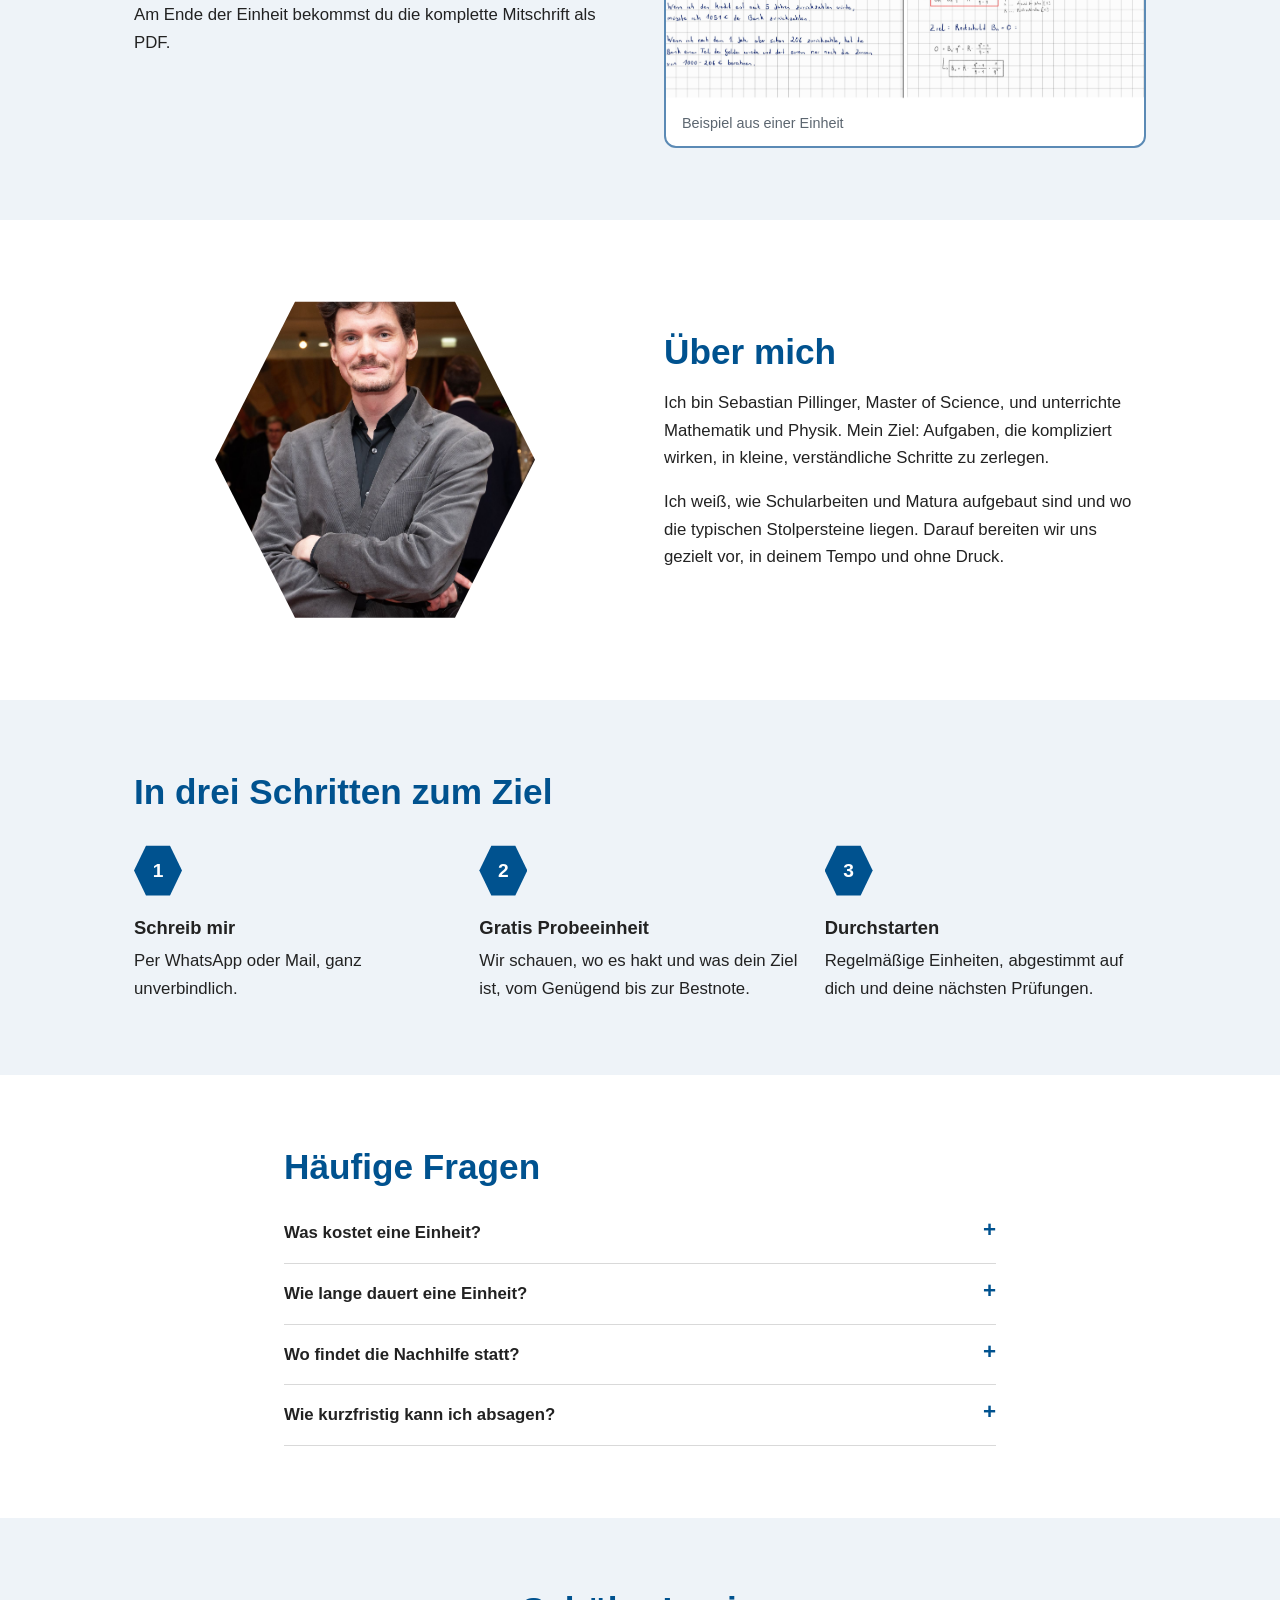
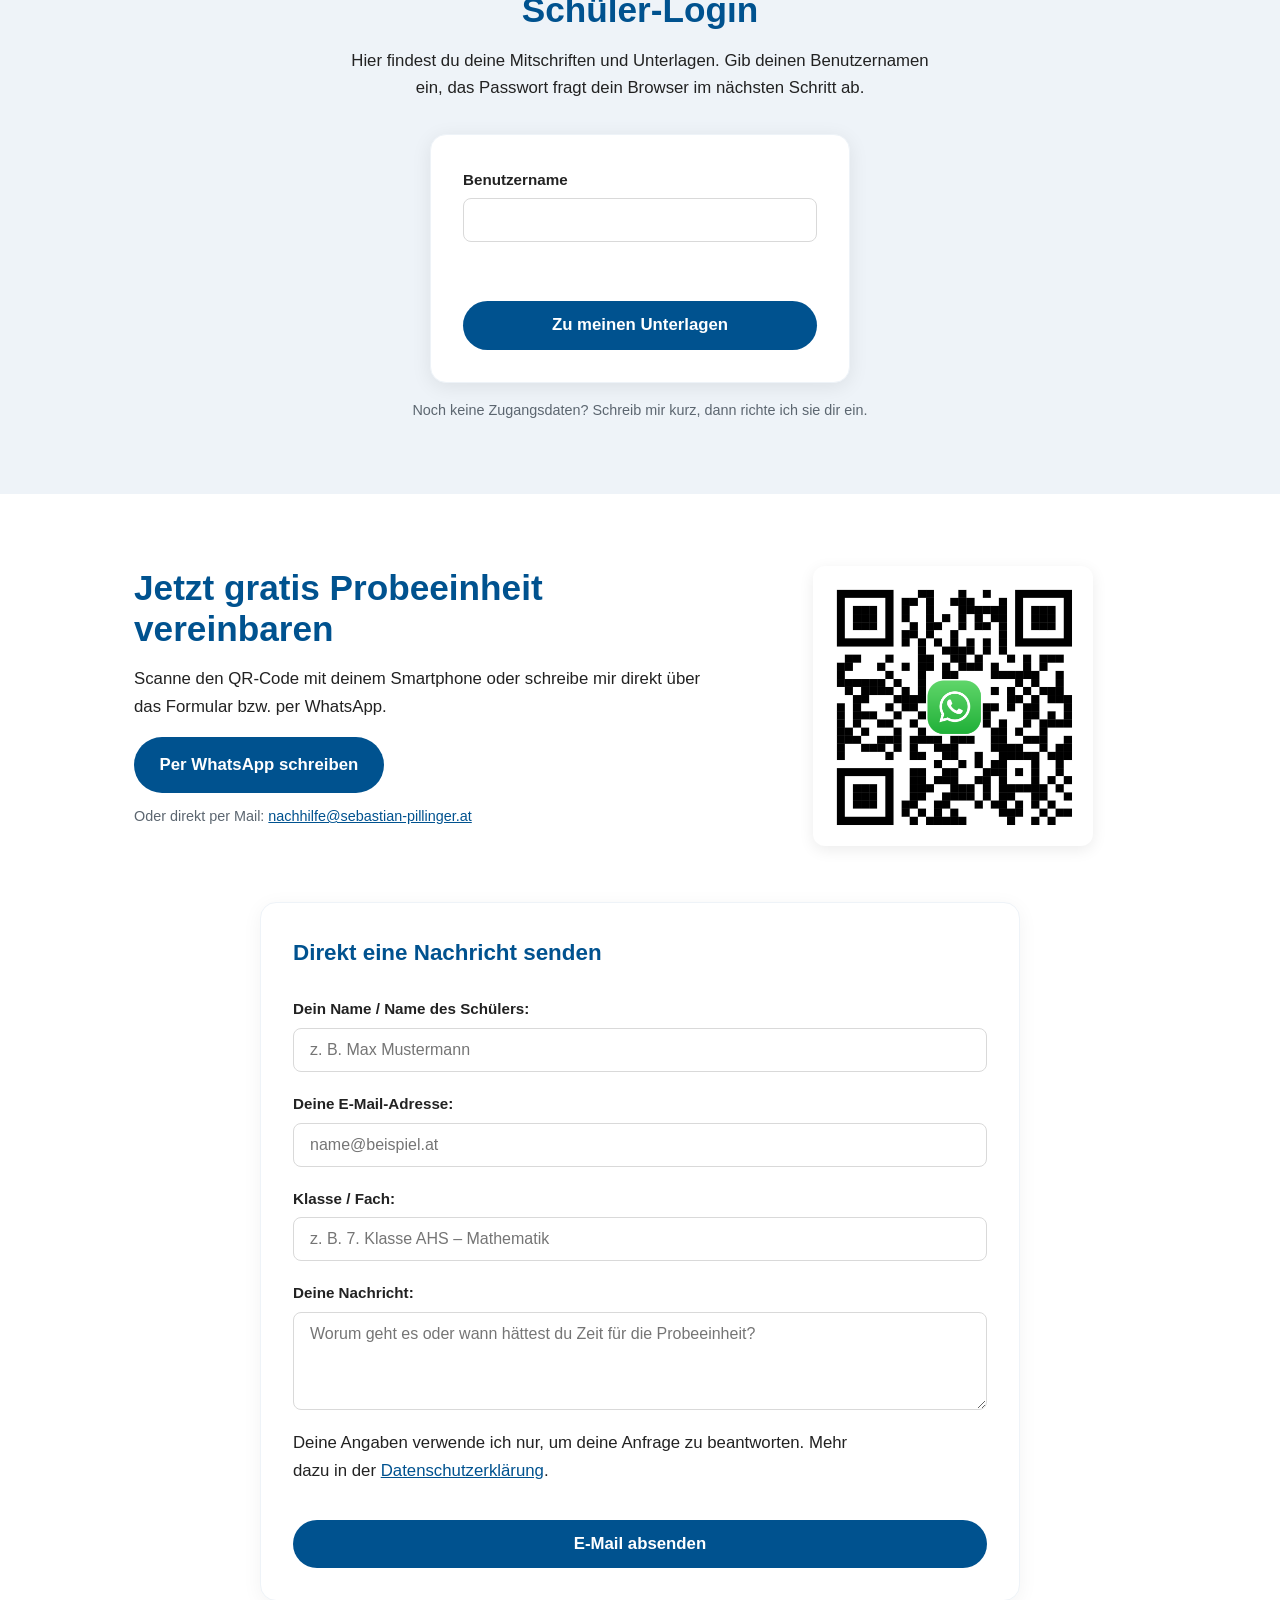
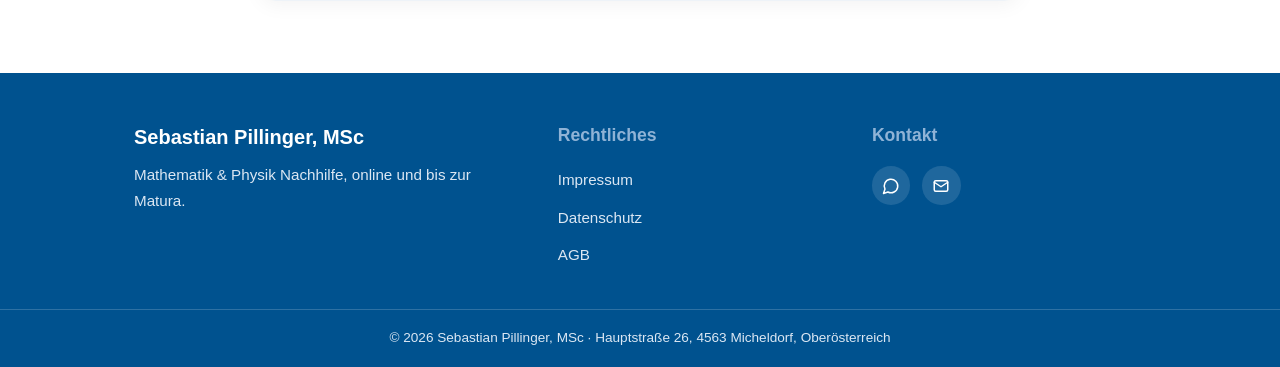
==== commit 5fdedfe8: "Update contact form to use FormSubmit service" ====
--- a/index.html
+++ b/index.html
@@ -180,10 +180,13 @@
   <!-- Integriertes E-Mail Formular -->
   <div id="kontaktformular" class="wrap narrow form-container">
     <h3>Direkt eine Nachricht senden</h3>
-    <form action="kontakt.php" method="post" class="contact-form">
+    <form id="contact-form" action="https://formsubmit.co/nachhilfe@sebastian-pillinger.at" method="POST" class="contact-form">
       <p id="form-status" class="form-status" role="status" aria-live="polite" hidden></p>
       <!-- Spam-Falle: für Menschen unsichtbar -->
-      <div class="hp" aria-hidden="true"><label>Website <input type="text" name="website" tabindex="-1" autocomplete="off"></label></div>
+      <div class="hp" aria-hidden="true"><label>Nicht ausfüllen <input type="text" name="_honey" tabindex="-1" autocomplete="off"></label></div>
+      <input type="hidden" name="_subject" value="Neue Nachhilfe-Anfrage über die Website">
+      <input type="hidden" name="_template" value="table">
+      <input type="hidden" name="_captcha" value="false">
       <div class="form-group">
         <label for="name">Dein Name / Name des Schülers:</label>
         <input type="text" id="name" name="name" required placeholder="z. B. Max Mustermann">
@@ -204,10 +207,7 @@
         <textarea id="message" name="nachricht" rows="4" required placeholder="Worum geht es oder wann hättest du Zeit für die Probeeinheit?"></textarea>
       </div>
 
-      <label class="form-check">
-        <input type="checkbox" name="datenschutz" required>
-        <span>Ich habe die <a href="datenschutz.html" target="_blank">Datenschutzerklärung</a> gelesen und bin einverstanden, dass meine Angaben zur Bearbeitung meiner Anfrage verwendet werden.</span>
-      </label>
+      <p class="form-note">Deine Angaben verwende ich nur, um deine Anfrage zu beantworten. Mehr dazu in der <a href="datenschutz.html">Datenschutzerklärung</a>.</p>
 
       <button type="submit" class="btn btn-full">E-Mail absenden</button>
     </form>
@@ -268,20 +268,50 @@
   });
 })();
 
-// Kontaktformular: Rückmeldung nach dem Absenden
+// Kontaktformular: Versand über FormSubmit ohne Seitenwechsel
 (function () {
+  var form = document.getElementById('contact-form');
   var status = document.getElementById('form-status');
-  if (!status) return;
-  var params = new URLSearchParams(location.search);
-  if (params.has('gesendet')) {
-    status.textContent = 'Danke! Deine Nachricht ist angekommen, ich melde mich so schnell wie möglich.';
-    status.className = 'form-status ok';
-    status.hidden = false;
-  } else if (params.has('fehler')) {
-    status.textContent = 'Das hat leider nicht geklappt. Bitte prüfe deine Angaben oder schreib mir per WhatsApp.';
-    status.className = 'form-status err';
+  if (!form || !window.fetch) return; // ohne JavaScript: normaler Formular-Versand
+
+  function show(text, ok) {
+    status.textContent = text;
+    status.className = 'form-status ' + (ok ? 'ok' : 'err');
     status.hidden = false;
   }
+
+  form.addEventListener('submit', function (e) {
+    e.preventDefault();
+    var btn = form.querySelector('button[type="submit"]');
+    btn.disabled = true;
+    var oldText = btn.textContent;
+    btn.textContent = 'Wird gesendet …';
+
+    var data = {};
+    new FormData(form).forEach(function (v, k) { data[k] = v; });
+
+    fetch(form.action.replace('formsubmit.co/', 'formsubmit.co/ajax/'), {
+      method: 'POST',
+      headers: { 'Content-Type': 'application/json', 'Accept': 'application/json' },
+      body: JSON.stringify(data)
+    })
+      .then(function (r) { return r.json(); })
+      .then(function (res) {
+        if (res.success === true || res.success === 'true') {
+          form.reset();
+          show('Danke! Deine Nachricht ist angekommen, ich melde mich so schnell wie möglich.', true);
+        } else {
+          throw new Error('fail');
+        }
+      })
+      .catch(function () {
+        show('Das hat leider nicht geklappt. Bitte versuche es nochmal oder schreib mir per WhatsApp.', false);
+      })
+      .then(function () {
+        btn.disabled = false;
+        btn.textContent = oldText;
+      });
+  });
 })();
 </script>
 
--- a/style.css
+++ b/style.css
@@ -374,3 +374,23 @@
   .login-card { padding: 1.25rem; }
   .hero-qr { max-width: 260px; }
 }
+
+
+/* ========================================================= */
+/* Klickbarer QR-Code, Formular-Feinschliff                   */
+/* ========================================================= */
+.qr-link { display: block; border-radius: 12px; transition: transform .2s; }
+.qr-link:hover { transform: scale(1.02); }
+.qr-box .qr-link { max-width: 280px; }
+.qr-box .qr { width: 100%; height: auto; }
+
+.hp { position: absolute; left: -9999px; width: 1px; height: 1px; overflow: hidden; }
+
+.form-check { display: flex; gap: .75rem; align-items: flex-start; font-size: .9rem; color: var(--muted); }
+.form-check input { margin-top: .3rem; flex: none; width: 1.1rem; height: 1.1rem; accent-color: var(--blue-deep); }
+
+.form-status { margin: 0; padding: .8rem 1rem; border-radius: 8px; font-weight: 600; max-width: none; }
+.form-status.ok { background: #e6f4ea; color: #1e6b34; }
+.form-status.err { background: #fdecea; color: #b3261e; }
+
+@media (prefers-reduced-motion: reduce) { .qr-link { transition: none; } }
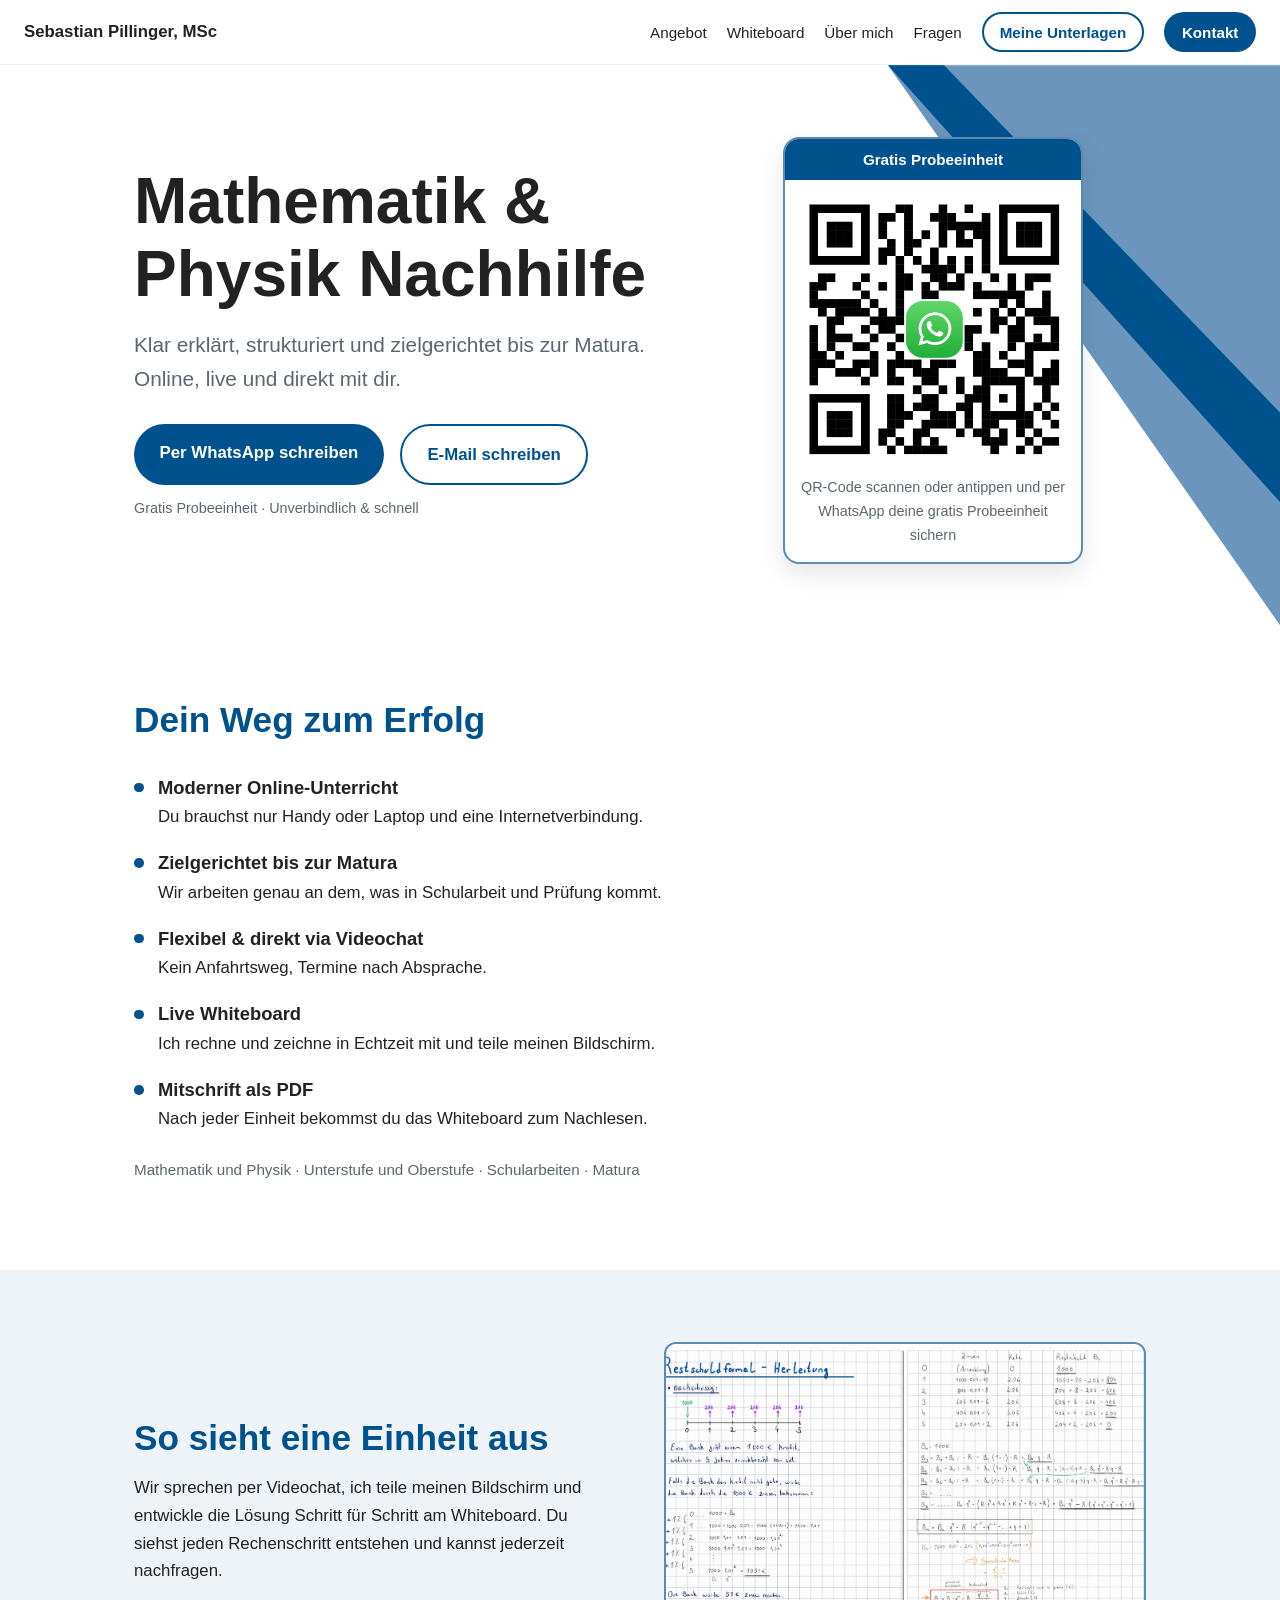
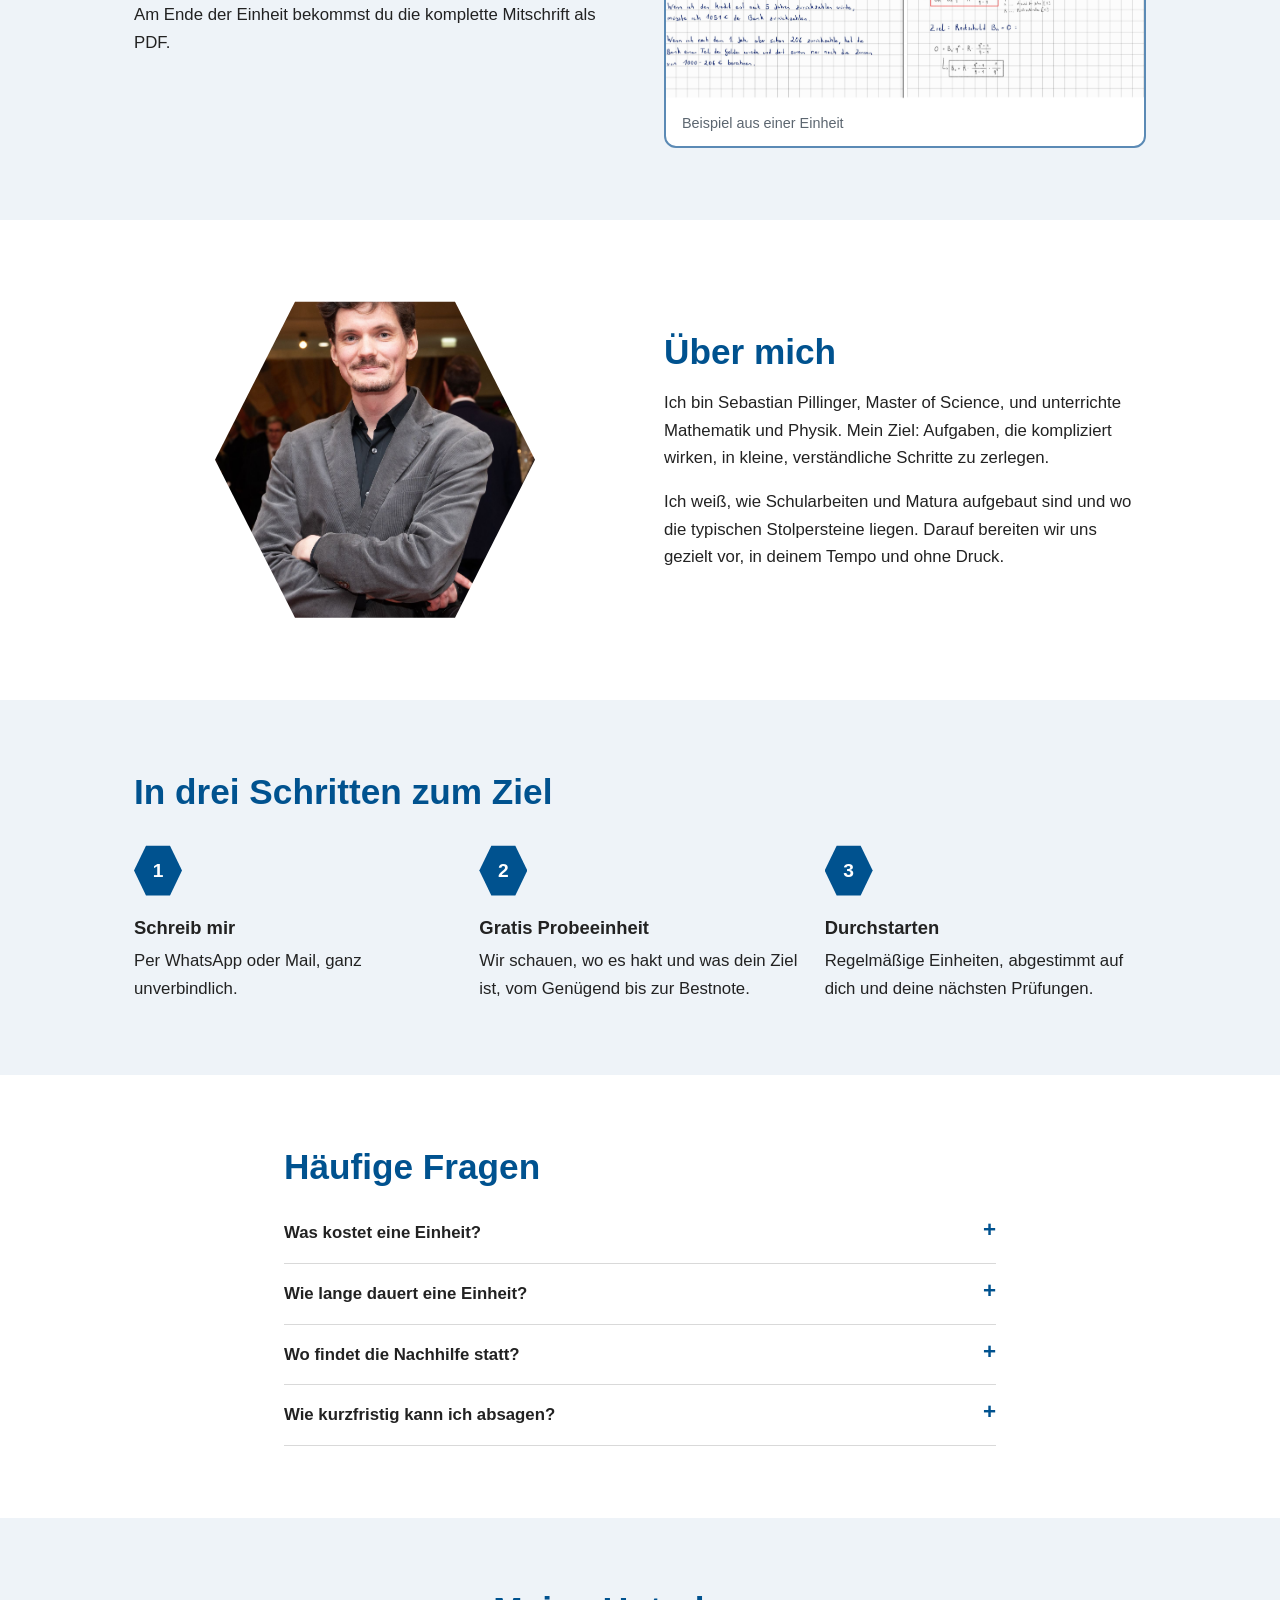
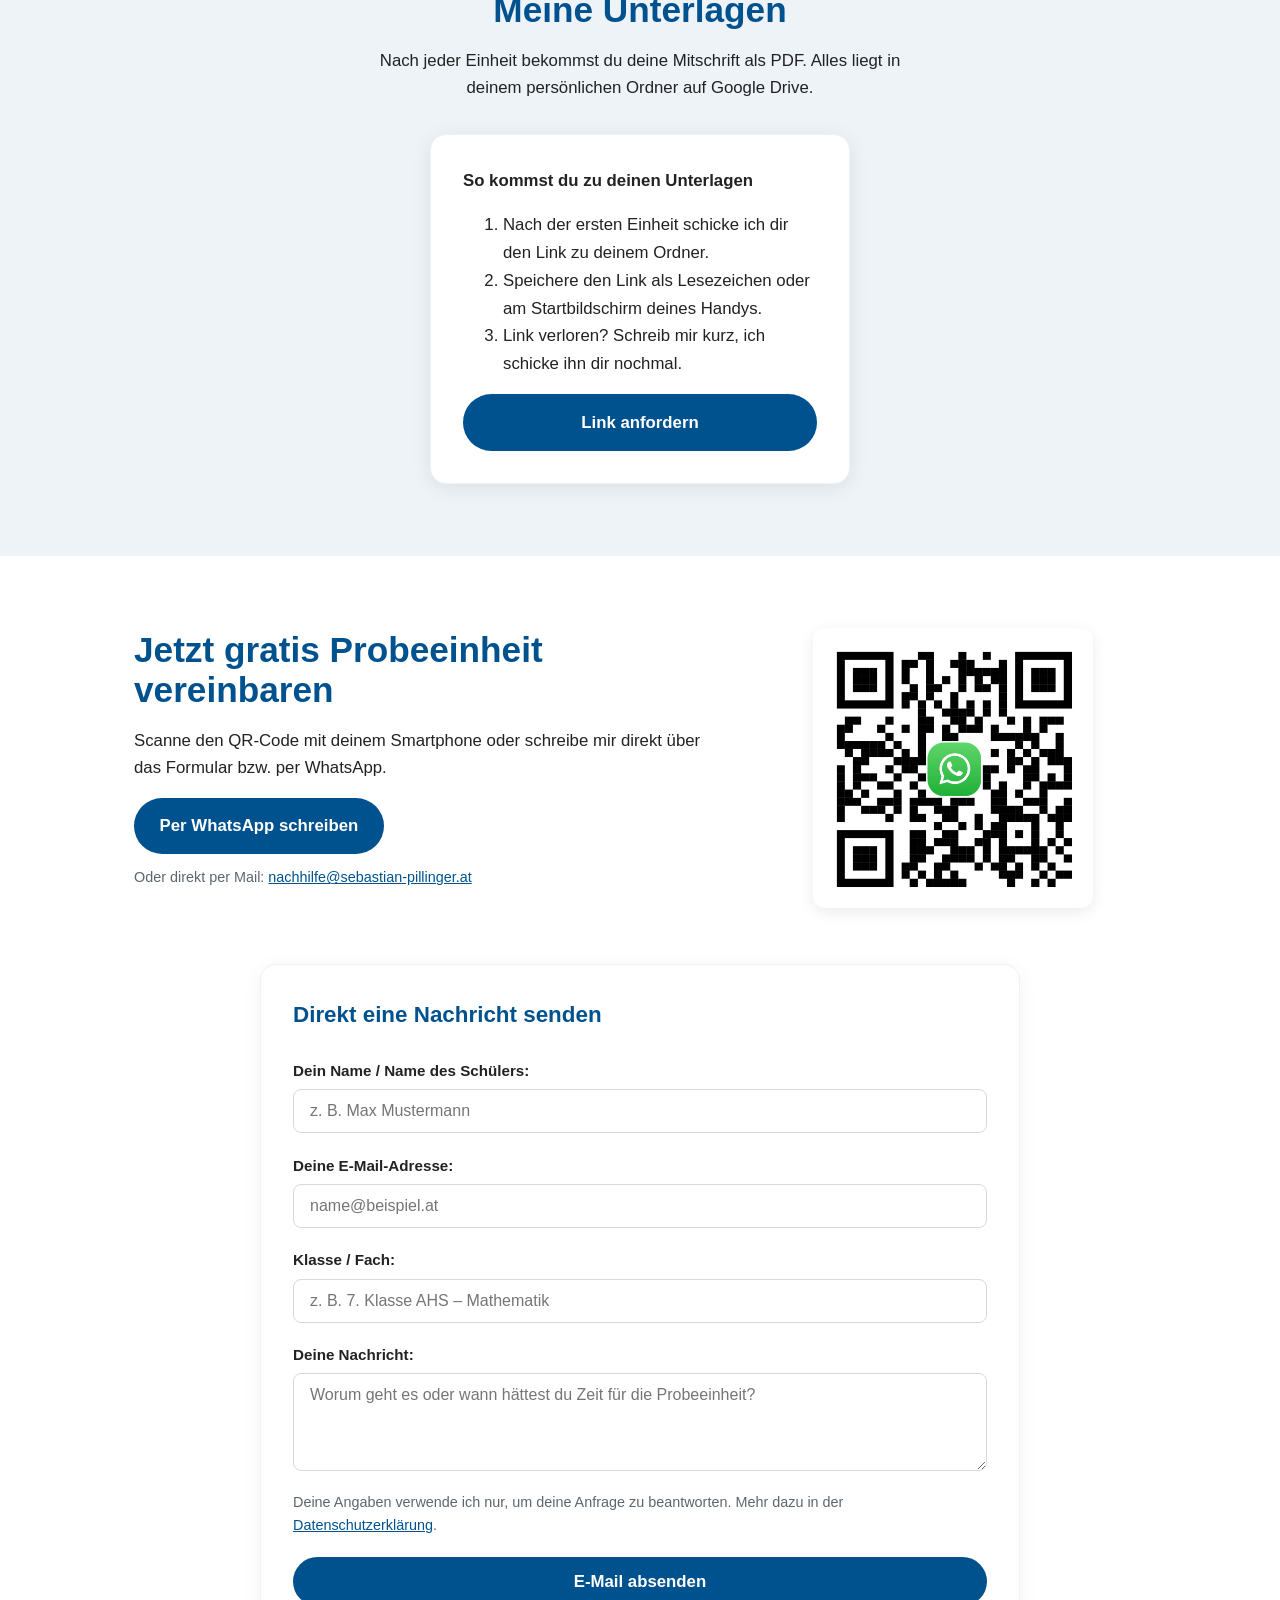
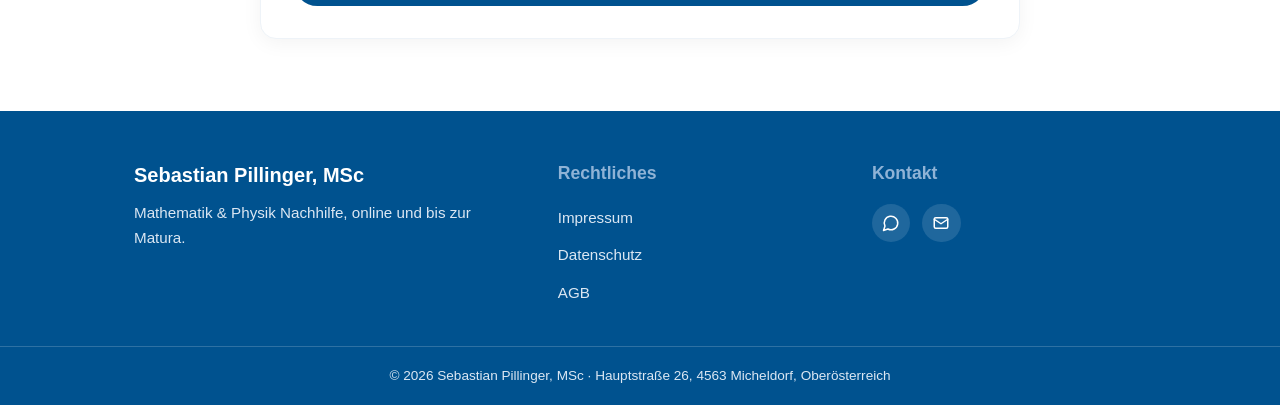
==== commit aba5748f: "Revise Schüler-Login to provide document access instructions Updated the Schüler-Login section to pr" ====
--- a/index.html
+++ b/index.html
@@ -16,7 +16,7 @@
     <a href="#whiteboard">Whiteboard</a>
     <a href="#ueber-mich">Über mich</a>
     <a href="#faq">Fragen</a>
-    <a class="btn btn-small btn-login" href="#schueler-login">Schüler-Login</a>
+    <a class="btn btn-small btn-login" href="#schueler-login">Meine Unterlagen</a>
     <a class="btn btn-small" href="#kontakt">Kontakt</a>
   </nav>
 </header>
@@ -137,21 +137,18 @@
 <!-- ========================================================= -->
 <section id="schueler-login" class="section tint login-section">
   <div class="wrap narrow">
-    <h2>Schüler-Login</h2>
-    <p>Hier findest du deine Mitschriften und Unterlagen. Gib deinen Benutzernamen ein, das Passwort fragt dein Browser im nächsten Schritt ab.</p>
+    <h2>Meine Unterlagen</h2>
+    <p>Nach jeder Einheit bekommst du deine Mitschrift als PDF. Alles liegt in deinem persönlichen Ordner auf Google Drive.</p>
 
     <div class="login-card">
-      <form id="login-form" class="login-form" novalidate>
-        <div class="form-group">
-          <label for="login-user">Benutzername</label>
-          <input type="text" id="login-user" name="username" autocomplete="username"
-                 autocapitalize="none" autocorrect="off" spellcheck="false" required>
-        </div>
-        <p id="login-error" class="login-error" role="alert" aria-live="polite"></p>
-        <button type="submit" class="btn btn-full">Zu meinen Unterlagen</button>
-      </form>
-    </div>
-    <p class="hint login-note">Noch keine Zugangsdaten? Schreib mir kurz, dann richte ich sie dir ein.</p>
+      <p><strong>So kommst du zu deinen Unterlagen</strong></p>
+      <ol>
+        <li>Nach der ersten Einheit schicke ich dir den Link zu deinem Ordner.</li>
+        <li>Speichere den Link als Lesezeichen oder am Startbildschirm deines Handys.</li>
+        <li>Link verloren? Schreib mir kurz, ich schicke ihn dir nochmal.</li>
+      </ol>
+      <a class="btn btn-full" href="https://wa.me/4367762026186?text=Hallo%2C%20ich%20brauche%20den%20Link%20zu%20meinen%20Unterlagen." target="_blank" rel="noopener">Link anfordern</a>
+    </div>
   </div>
 </section>
 
@@ -248,26 +245,6 @@
 </footer>
 
 <script>
-// Schüler-Login: leitet zum geschützten Ordner weiter, den Passwort-Dialog zeigt der Browser
-(function () {
-  var form = document.getElementById('login-form');
-  var error = document.getElementById('login-error');
-  if (!form) return;
-
-  form.addEventListener('submit', function (e) {
-    e.preventDefault();
-    error.textContent = '';
-    var user = form.elements['username'].value.trim();
-
-    // Nur sichere Zeichen (verhindert z. B. "../" im Pfad)
-    if (!/^[A-Za-z0-9_-]{1,40}$/.test(user)) {
-      error.textContent = 'Bitte gib deinen Benutzernamen ein (nur Buchstaben, Ziffern, - und _).';
-      return;
-    }
-    window.location.href = '/schueler/' + encodeURIComponent(user) + '/';
-  });
-})();
-
 // Kontaktformular: Versand über FormSubmit ohne Seitenwechsel
 (function () {
   var form = document.getElementById('contact-form');
--- a/style.css
+++ b/style.css
@@ -394,3 +394,21 @@
 .form-status.err { background: #fdecea; color: #b3261e; }
 
 @media (prefers-reduced-motion: reduce) { .qr-link { transition: none; } }
+
+
+/* Hinweis unter dem Formular */
+.form-note { margin: 0; font-size: .9rem; color: var(--muted); max-width: none; }
+.btn-full:disabled { opacity: .7; cursor: wait; }
+
+/* ========================================================= */
+/* Rechtsseiten (Impressum, Datenschutz)                      */
+/* ========================================================= */
+.legal { padding: 3rem 0 4rem; }
+.legal h1 { font-size: clamp(2rem, 5vw, 2.8rem); color: var(--blue-deep); }
+.legal h2 { font-size: 1.35rem; margin-top: 2.2rem; }
+.legal h3 { font-size: 1.05rem; margin: 1.4rem 0 .4rem; }
+.legal p, .legal li { max-width: 70ch; }
+.legal ul { padding-left: 1.2rem; margin: 0 0 1rem; }
+.legal address { font-style: normal; margin-bottom: 1rem; }
+.legal .todo { background: #fff3cd; padding: 0 .25rem; border-radius: 3px; }
+.legal-back { display: inline-block; margin-bottom: 1.5rem; font-weight: 700; text-decoration: none; }
